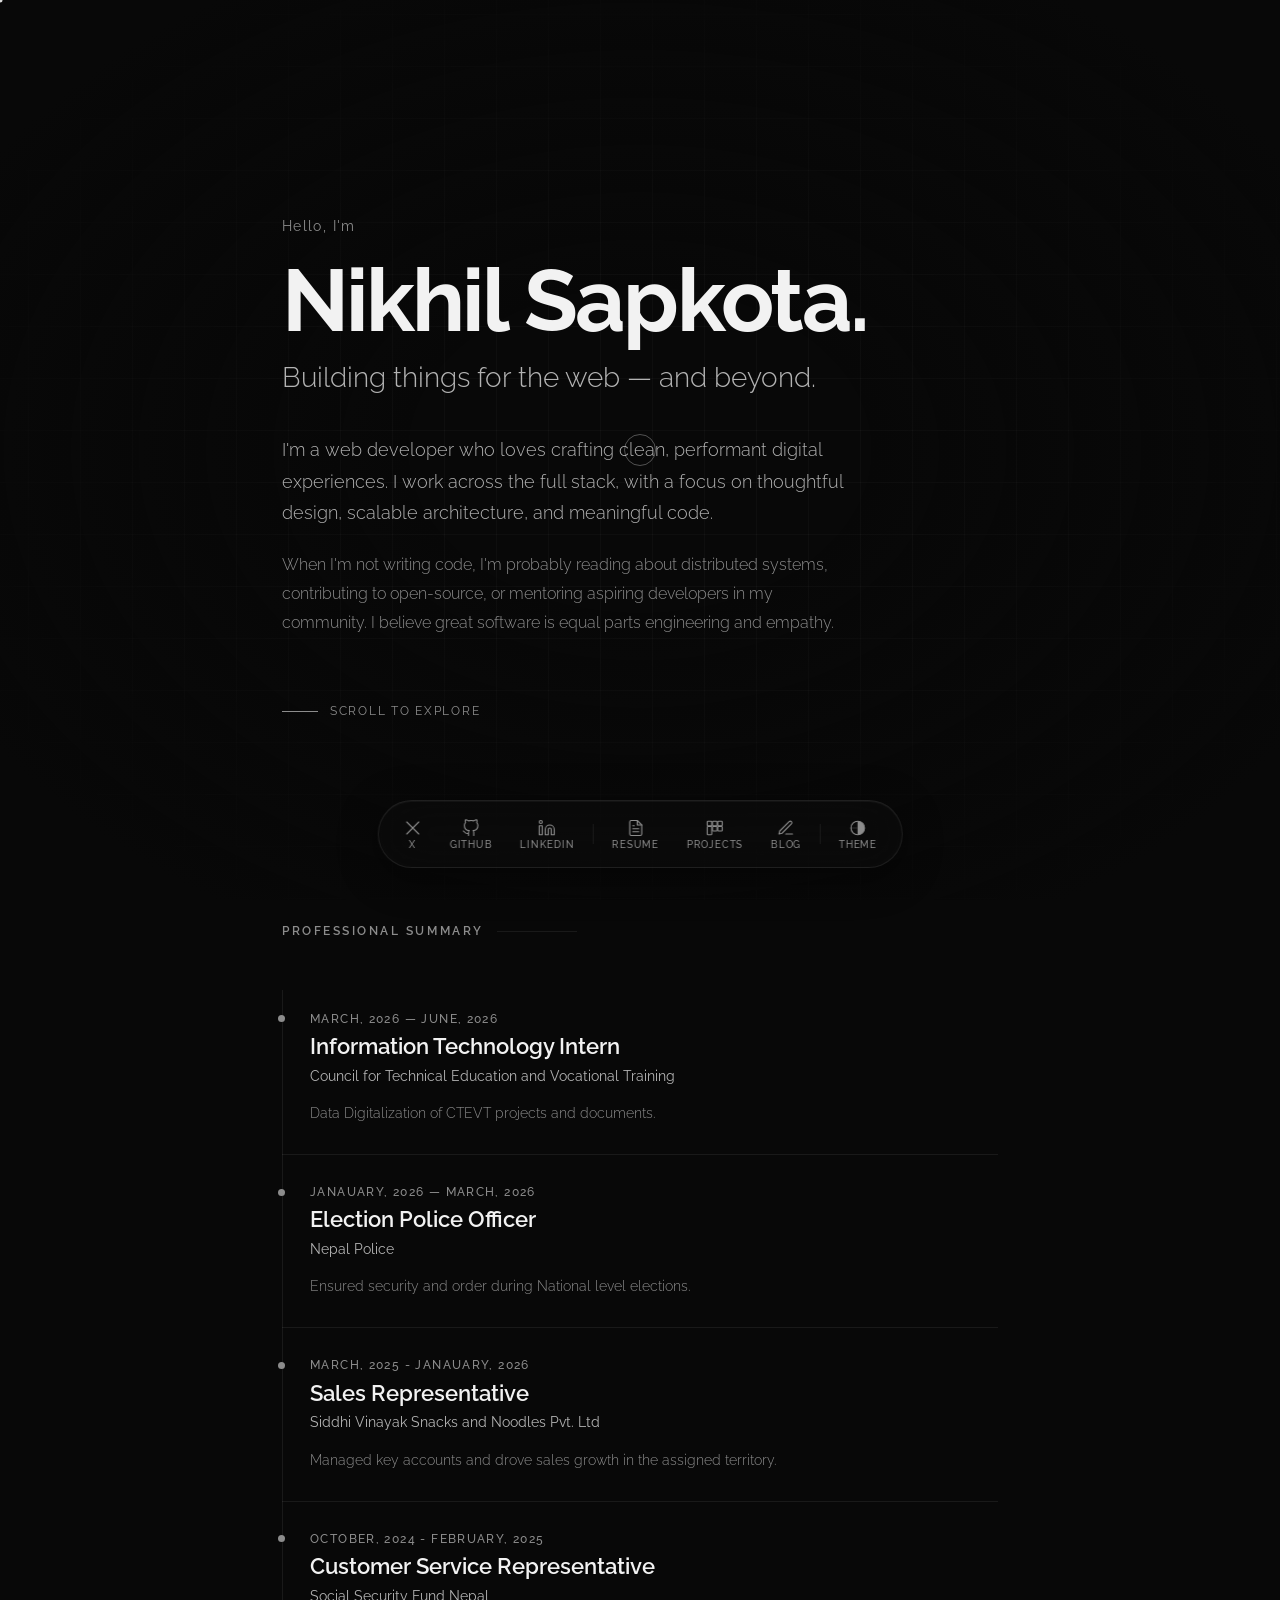
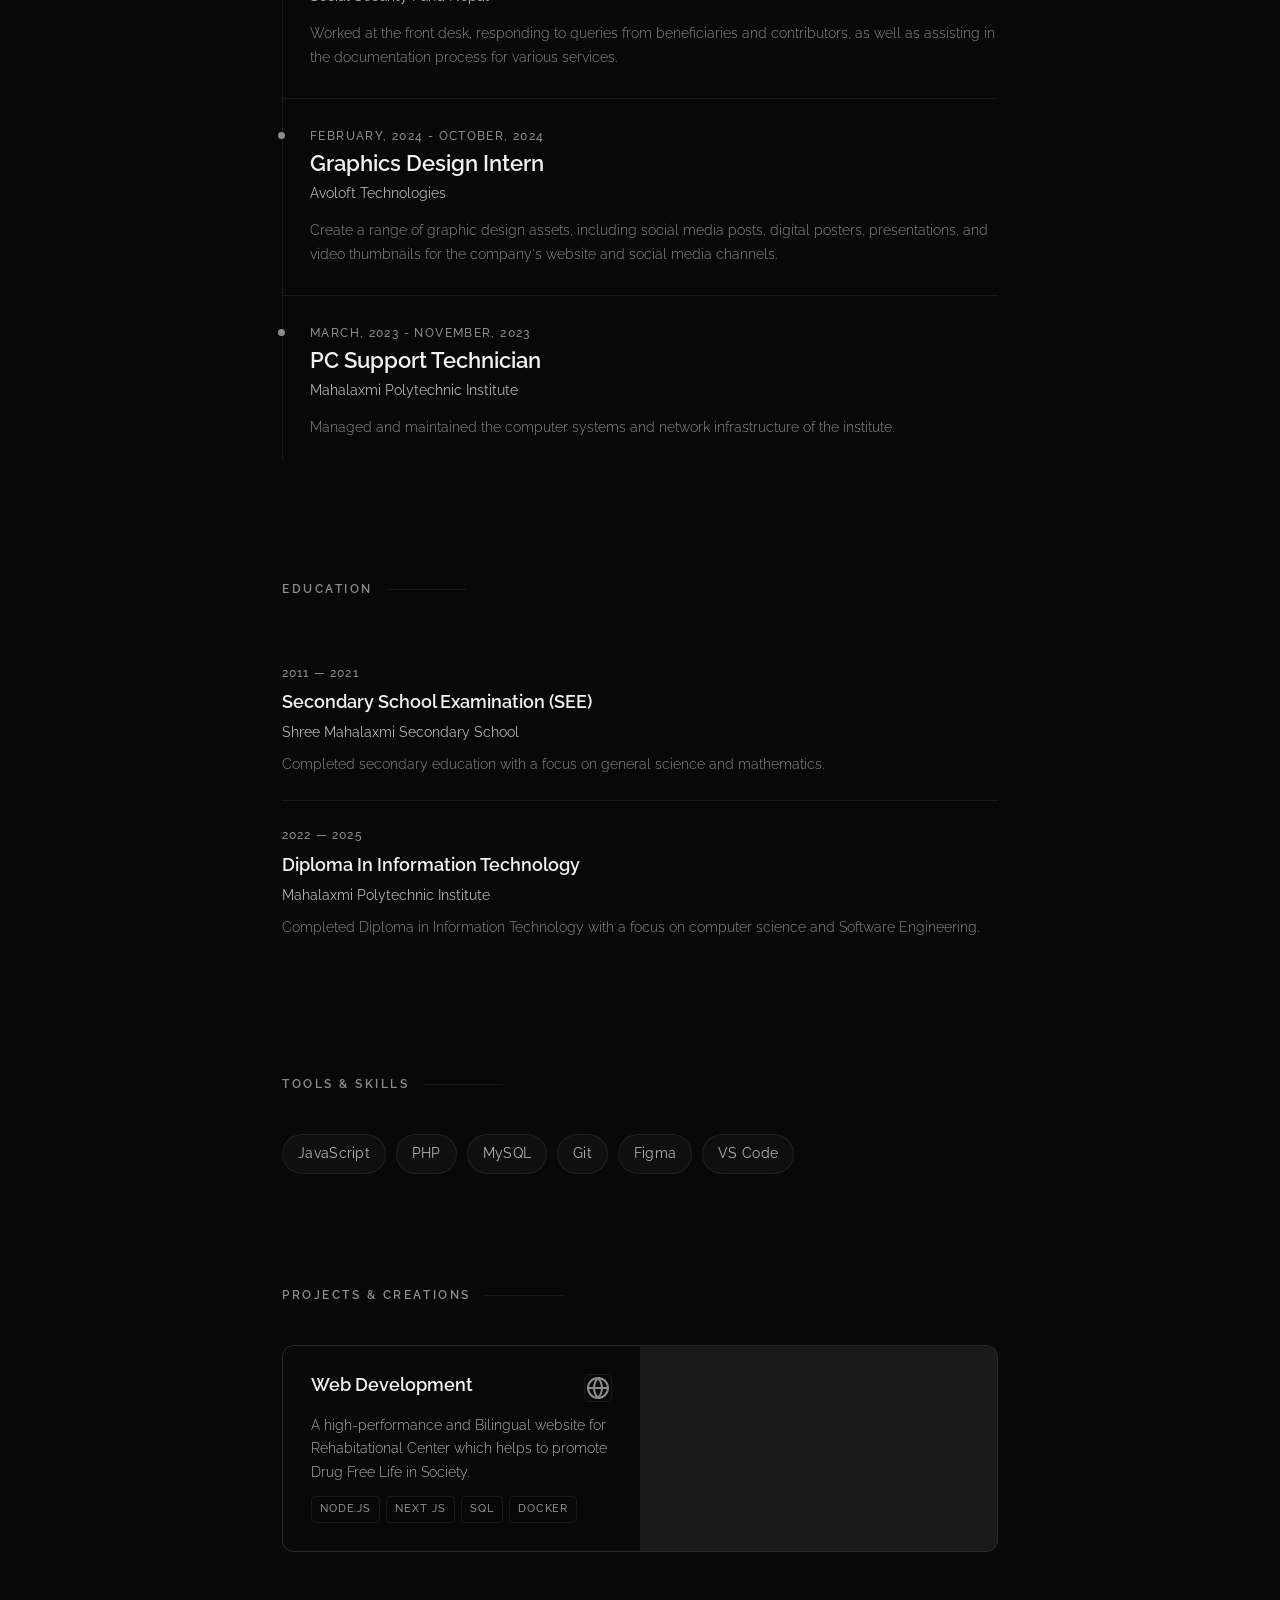
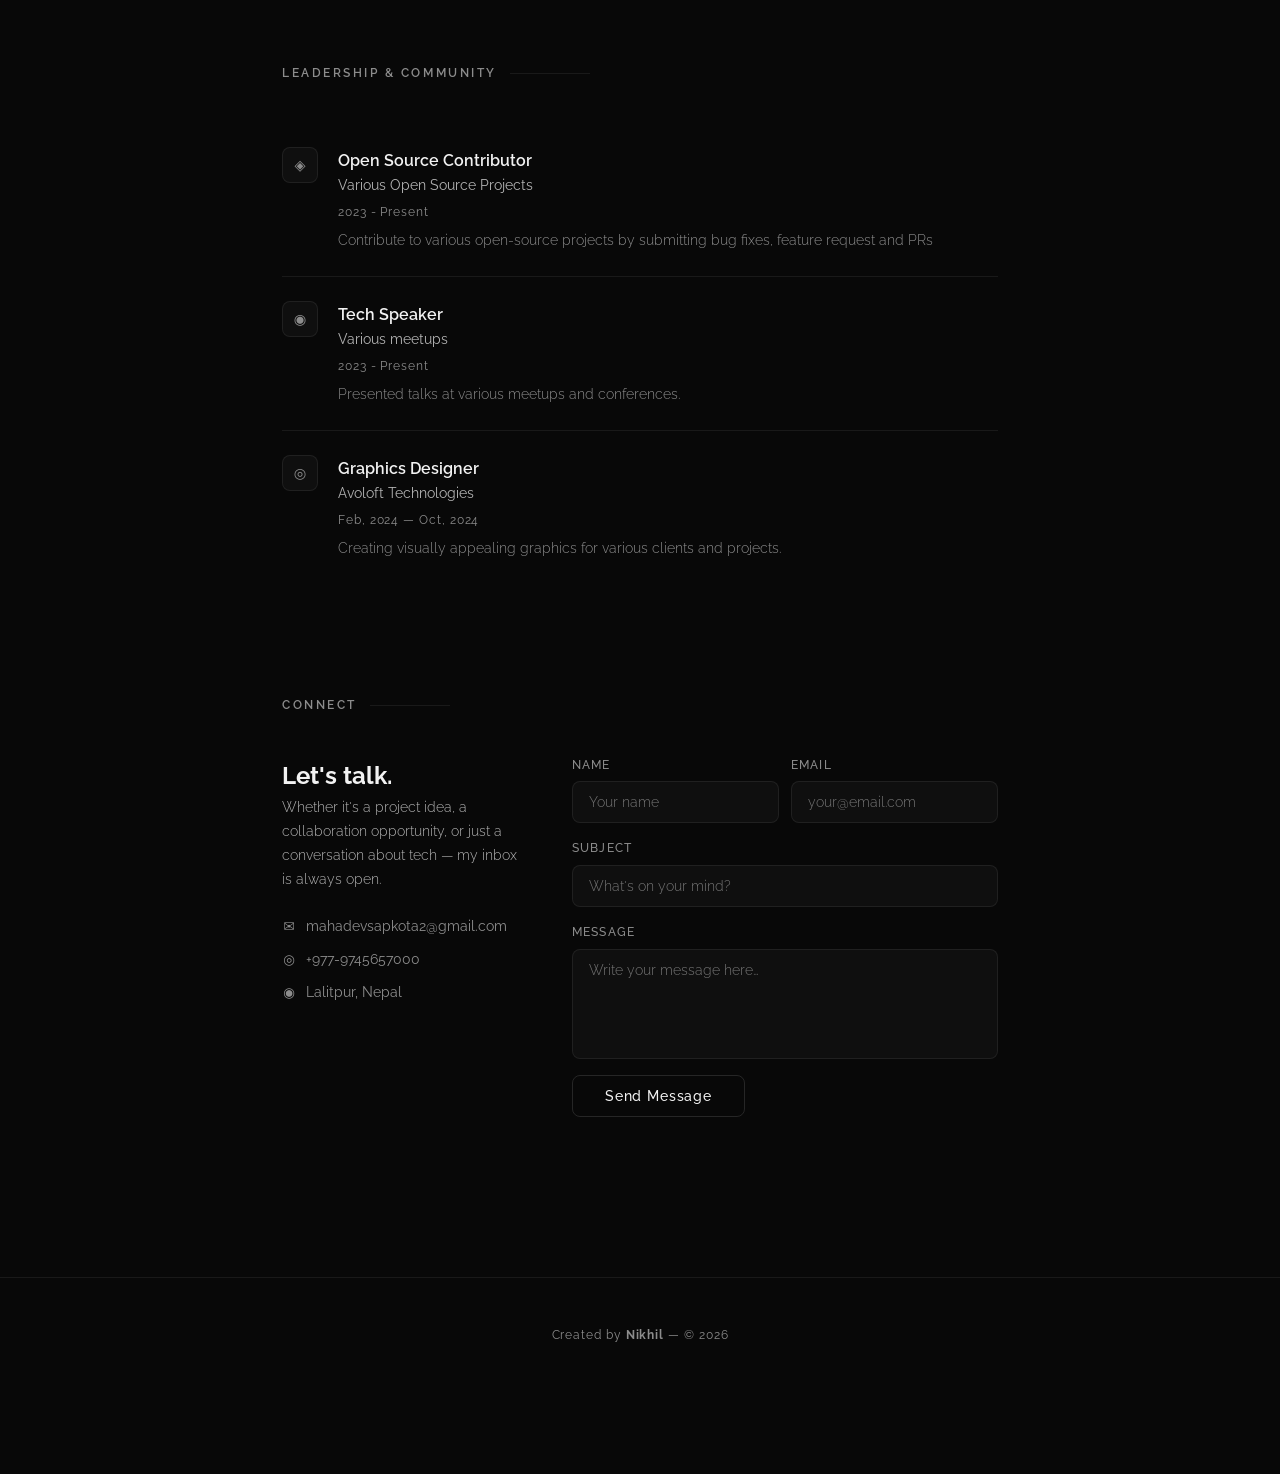
==== index.html @ a9d67188 "Remove commented leadership item and update duration Removed commented-out leadership item for Open " ====
<!DOCTYPE html>
<html lang="en">

<head>
  <meta charset="UTF-8" />
  <meta name="viewport" content="width=device-width, initial-scale=1.0" />
  <title>Nikhil — Web Developer</title>
  <meta name="description"
    content="I am a Web developer who crafts clean, performant digital experiences across the full stack." />
  <meta name="author" content="Rudransh" />
  <meta property="og:title" content="Rudransh — Web Developer" />
  <meta property="og:description" content="Building things for the web — and beyond." />
  <meta property="og:type" content="website" />

  <!-- Favicon -->
  <link rel="icon" type="image/png" href="4-beyond.svg">

  <!-- Stylesheet -->
  <link rel="stylesheet" href="assets/css/style.css" />
</head>

<body class="loading">

  <!-- ── Custom Cursor ─────────────────────────────────────── -->
  <div id="cursor-dot" aria-hidden="true"></div>
  <div id="cursor-ring" aria-hidden="true"></div>

  <!-- ── Background Pattern ────────────────────────────────── -->
  <div id="bg-pattern" aria-hidden="true"></div>

  <!-- ── Page Loader ───────────────────────────────────────── -->
  <div id="page-loader" role="status" aria-label="Loading">
    <span class="loader-name">Nikhil</span>
    <div class="loader-bar"></div>
  </div>

  <!-- ═══════════════════════════════════════════════════════
       MAIN CONTENT
  ═══════════════════════════════════════════════════════ -->
  <main>

    <!-- ── § 1 · About / Hero ──────────────────────────────── -->
    <section id="about" aria-labelledby="about-heading">
      <p class="hero-greeting">Hello, I'm</p>
      <h1 class="hero-name" id="about-heading">Nikhil Sapkota.</h1>
      <p class="hero-tagline" id="hero-tagline">Building things for the web — and beyond.</p>
      <p class="hero-intro" id="hero-intro">
        I'm a web developer who loves crafting clean, performant digital experiences.
        I work across the full stack, with a focus on thoughtful design, scalable architecture,
        and meaningful code.
      </p>
      <p class="hero-detail" id="hero-detail">
        When I'm not writing code, I'm probably reading about distributed systems,
        contributing to open-source, or mentoring aspiring developers in my community.
        I believe great software is equal parts engineering and empathy.
      </p>
      <div class="hero-scroll-hint" aria-hidden="true">
        <span class="scroll-line"></span>
        <span>Scroll to explore</span>
      </div>
    </section>

    <!-- ── § 2 · Professional Summary / Experience ─────────── -->
    <section id="experience" aria-labelledby="exp-heading">
      <p class="section-label">Professional Summary</p>
      <div class="timeline reveal-stagger" id="experience-timeline">
        <!-- Populated by main.js from API; fallback below -->
        <div class="timeline-item">
          <span class="timeline-duration">March, 2026 — June, 2026</span>
          <h3 class="timeline-role">Information Technology Intern</h3>
          <p class="timeline-company">Council for Technical Education and Vocational Training</p>
          <p class="timeline-desc">Data Digitalization of CTEVT projects and documents.</p>
        </div>
        <div class="timeline-item">
          <span class="timeline-duration">Janauary, 2026 — March, 2026</span>
          <h3 class="timeline-role">Election Police Officer</h3>
          <p class="timeline-company">Nepal Police</p>
          <p class="timeline-desc">Ensured security and order during National level elections.</p>
        </div>
        <div class="timeline-item">
          <span class="timeline-duration">March, 2025 - Janauary, 2026</span>
          <h3 class="timeline-role">Sales Representative</h3>
          <p class="timeline-company">Siddhi Vinayak Snacks and Noodles Pvt. Ltd</p>
          <p class="timeline-desc">Managed key accounts and drove sales growth in the assigned territory.</p>
        </div>
        <div class="timeline-item">
          <span class="timeline-duration"> October, 2024 - February, 2025</span>
          <h3 class="timeline-role">Customer Service Representative</h3>
          <p class="timeline-company">Social Security Fund Nepal</p>
          <p class="timeline-desc">Worked at the front desk, responding to queries from beneficiaries and contributors,
            as
            well as assisting in the documentation process for various services.</p>
        </div>
        <div class="timeline-item">
          <span class="timeline-duration"> February, 2024 - October, 2024 </span>
          <h3 class="timeline-role">Graphics Design Intern</h3>
          <p class="timeline-company">Avoloft Technologies</p>
          <p class="timeline-desc">Create a range of graphic design assets, including social media posts, digital
            posters, presentations, and video thumbnails for the company's website and social media channels.</p>
        </div>
        <div class="timeline-item">
          <span class="timeline-duration"> March, 2023 - November, 2023 </span>
          <h3 class="timeline-role">PC Support Technician</h3>
          <p class="timeline-company">Mahalaxmi Polytechnic Institute</p>
          <p class="timeline-desc">Managed and maintained the computer systems and network infrastructure of the
            institute.</p>
        </div>
      </div>
    </section>

    <!-- ── § 3 · Education ─────────────────────────────────── -->
    <section id="education" aria-labelledby="edu-heading">
      <p class="section-label">Education</p>
      <div class="edu-list reveal-stagger" id="education-list">
        <div class="edu-card">
          <span class="edu-year">2011 — 2021</span>
          <h2 class="edu-degree" id="edu-heading">Secondary School Examination (SEE)</h2>
          <p class="edu-institution">Shree Mahalaxmi Secondary School</p>
          <p class="edu-desc">Completed secondary education with a focus on general science and mathematics.</p>
        </div>
        <div class="edu-card">
          <span class="edu-year">2022 — 2025</span>
          <h3 class="edu-degree">Diploma In Information Technology</h3>
          <p class="edu-institution">Mahalaxmi Polytechnic Institute</p>
          <p class="edu-desc">Completed Diploma in Information Technology with a focus on computer science and Software
            Engineering.</p>
        </div>
      </div>
    </section>

    <!-- ── § 4 · Tools & Skills ───────────────────────────── -->
    <section id="skills" aria-labelledby="skills-heading">
      <p class="section-label" id="skills-heading">Tools &amp; Skills</p>
      <div class="skills-grid reveal" id="skills-grid">
        <!-- Populated by main.js from API; fallback below -->
        <span class="skill-tag">JavaScript</span>
        <span class="skill-tag">PHP</span>
        <span class="skill-tag">MySQL</span>
        <span class="skill-tag">Git</span>
        <span class="skill-tag">Figma</span>
        <span class="skill-tag">VS Code</span>
      </div>
    </section>

    <!-- ── § 5 · Projects & Creations ────────────────────── -->
    <section id="projects" aria-labelledby="projects-heading">
      <p class="section-label" id="projects-heading">Projects &amp; Creations</p>
      <div class="projects-grid reveal-stagger" id="projects-grid">
        <!-- Populated by main.js from API; fallback below -->
         <div class="project-card">
          <div class="project-card-top">
            <h3 class="project-name">Web Development</h3>
            <div class="project-links">
                <a href="https://utsahitsudharkendra.com.np/" target="_blank" rel="noopener" class="project-link"
                title="GitHub" data-cursor-hover>
              <svg xmlns="http://w3.org" viewBox="0 0 24 24" width="24" height="24" fill="none" stroke="currentColor" stroke-width="2" stroke-linecap="round" stroke-linejoin="round">
                <circle cx="12" cy="12" r="10" />
                <line x1="2" y1="12" x2="22" y2="12" />
                  <path d="M12 2a15.3 15.3 0 0 1 4 10 15.3 15.3 0 0 1-4 10 15.3 15.3 0 0 1-4-10 15.3 15.3 0 0 1 4-10z" />
              </svg>

              </a>
            </div>
          </div>
          <p class="project-desc">A high-performance and Bilingual website for Rehabitational Center which helps to promote Drug Free Life in Society. </p>
          <div class="project-tech">
            <span class="tech-chip">Node.js</span>
            <span class="tech-chip">Next JS</span>
            <span class="tech-chip">SQL</span>
            <span class="tech-chip">Docker</span>
          </div>
        </div>
      </div>
    </section>

    <!-- ── § 6 · Leadership & Community ───────────────────── -->
    <section id="leadership" aria-labelledby="leadership-heading">
      <p class="section-label" id="leadership-heading">Leadership &amp; Community</p>
      <div class="leadership-list reveal-stagger" id="leadership-list">
        <!-- Populated by main.js from API; fallback below -->
        <div class="leadership-item">
          <div class="leadership-icon">◈</div>
          <div class="leadership-body">
            <div class="leadership-role">Open Source Contributor</div>
            <div class="leadership-org">Various Open Source Projects</div>
            <div class="leadership-duration">2023 - Present</div>
            <p class="leadership-desc">Contribute to various open-source projects by submitting bug fixes, feature
              request and PRs</p>
          </div>
        </div>
        <div class="leadership-item">
          <div class="leadership-icon">◉</div>
          <div class="leadership-body">
            <div class="leadership-role">Tech Speaker</div>
            <div class="leadership-org">Various meetups</div>
            <div class="leadership-duration">2023 - Present</div>
            <p class="leadership-desc">Presented talks at various meetups and conferences.</p>
          </div>
        </div>
        <div class="leadership-item">
          <div class="leadership-icon">◎</div>
          <div class="leadership-body">
            <div class="leadership-role">Graphics Designer</div>
            <div class="leadership-org">Avoloft Technologies</div>
            <div class="leadership-duration">Feb, 2024 — Oct, 2024</div>
            <p class="leadership-desc">Creating visually appealing graphics for various clients and projects.</p>
          </div>
        </div>
      </div>
    </section>

    <!-- ── § 7 · Connect ──────────────────────────────────── -->
    <section id="connect" aria-labelledby="connect-heading">
      <p class="section-label" id="connect-heading">Connect</p>
      <div class="connect-grid">
        <!-- Left: Info -->
        <div class="connect-info reveal">
          <h2>Let's talk.</h2>
          <p>Whether it's a project idea, a collaboration opportunity, or just a conversation about tech — my inbox is
            always open.</p>
          <div class="connect-details">
            <div class="connect-detail-item">
              <span>✉</span>
              <span id="contact-email">mahadevsapkota2@gmail.com</span>
            </div>
            <div class="connect-detail-item">
              <span>◎</span>
              <span id="contact-phone">+977-9745657000</span>
            </div>
            <div class="connect-detail-item">
              <span>◉</span>
              <span id="contact-location">Lalitpur, Nepal</span>
            </div>
          </div>
        </div>

        <!-- Right: Form -->
        <div class="reveal">
          <form class="contact-form" id="contact-form" novalidate>
            <div class="form-row">
              <div class="form-group">
                <label for="f-name">Name</label>
                <input type="text" id="f-name" name="name" placeholder="Your name" required autocomplete="name" />
              </div>
              <div class="form-group">
                <label for="f-email">Email</label>
                <input type="email" id="f-email" name="email" placeholder="your@email.com" required
                  autocomplete="email" />
              </div>
            </div>
            <div class="form-group">
              <label for="f-subject">Subject</label>
              <input type="text" id="f-subject" name="subject" placeholder="What's on your mind?" />
            </div>
            <div class="form-group">
              <label for="f-message">Message</label>
              <textarea id="f-message" name="message" placeholder="Write your message here…" required></textarea>
            </div>
            <div id="form-status" class="form-status" role="status" aria-live="polite"></div>
            <input type="checkbox" id="f-botcheck" name="botcheck" tabindex="-1" autocomplete="off" style="display:none">
            <button type="submit" class="btn-submit" id="submit-btn">Send Message</button>
          </form>
        </div>
      </div>
    </section>

  </main>

  <!-- ── Footer ─────────────────────────────────────────────── -->
  <footer>
    <p>Created by <strong>Nikhil</strong> &mdash; &copy; <span id="footer-year"></span></p>
  </footer>

  <!-- ═══════════════════════════════════════════════════════
       BOTTOM NAV ISLAND
  ═══════════════════════════════════════════════════════ -->
  <nav id="nav-island" aria-label="Site navigation">

    <!-- Twitter -->
    <a href="https://x.com/NikhilSapkota50" target="_blank" rel="noopener" class="nav-item" id="nav-twitter"
      data-tooltip="Twitter" data-social="twitter" aria-label="Twitter">
      <svg class="nav-icon" viewBox="0 0 24 24" aria-hidden="true">
        <path d="M4 4l16 16M4 20L20 4" stroke="currentColor" stroke-width="1.5" stroke-linecap="round" />
      </svg>
      <span class="nav-label">X</span>
    </a>

    <!-- GitHub -->
    <a href="https://github.com/Nikhil-Sapkota" target="_blank" rel="noopener" class="nav-item" id="nav-github"
      data-tooltip="GitHub" data-social="github" aria-label="GitHub">
      <svg class="nav-icon" viewBox="0 0 24 24" aria-hidden="true">
        <path
          d="M9 19c-5 1.5-5-2.5-7-3m14 6v-3.87a3.37 3.37 0 0 0-.94-2.61c3.14-.35 6.44-1.54 6.44-7A5.44 5.44 0 0 0 20 4.77 5.07 5.07 0 0 0 19.91 1S18.73.65 16 2.48a13.38 13.38 0 0 0-7 0C6.27.65 5.09 1 5.09 1A5.07 5.07 0 0 0 5 4.77a5.44 5.44 0 0 0-1.5 3.78c0 5.42 3.3 6.61 6.44 7A3.37 3.37 0 0 0 9 18.13V22" />
      </svg>
      <span class="nav-label">GitHub</span>
    </a>

    <!-- LinkedIn -->
    <a href="https://www.linkedin.com/in/nikhil-sapkota-2a71112aa/" target="_blank" rel="noopener" class="nav-item"
      id="nav-linkedin" data-tooltip="LinkedIn" data-social="linkedin" aria-label="LinkedIn">
      <svg class="nav-icon" viewBox="0 0 24 24" aria-hidden="true">
        <path d="M16 8a6 6 0 0 1 6 6v7h-4v-7a2 2 0 0 0-2-2 2 2 0 0 0-2 2v7h-4v-7a6 6 0 0 1 6-6z" />
        <rect x="2" y="9" width="4" height="12" />
        <circle cx="4" cy="4" r="2" />
      </svg>
      <span class="nav-label">LinkedIn</span>
    </a>

    <div class="nav-separator" aria-hidden="true"></div>

    <!-- Resume -->
<a href="assets/Professional Resume.pdf" download="Professional Resume.pdf" class="nav-item"
  id="nav-resume" data-tooltip="Resume" data-social="resume" aria-label="Download Resume">
  <svg class="nav-icon" viewBox="0 0 24 24" aria-hidden="true">
    <path d="M14 2H6a2 2 0 0 0-2 2v16a2 2 0 0 0 2 2h12a2 2 0 0 0 2-2V8z" />
    <polyline points="14 2 14 8 20 8" />
    <line x1="8" y1="13" x2="16" y2="13" />
    <line x1="8" y1="17" x2="16" y2="17" />
    <line x1="8" y1="9" x2="10" y2="9" />
  </svg>
  <span class="nav-label">Resume</span>
</a>

    <!-- Projects (scroll link) -->
    <button class="nav-item" id="nav-projects" data-section="projects" data-tooltip="Projects" aria-label="Projects">
      <svg class="nav-icon" viewBox="0 0 24 24" aria-hidden="true">
        <rect x="2" y="3" width="6" height="6" rx="1" />
        <rect x="16" y="3" width="6" height="6" rx="1" />
        <rect x="9" y="3" width="6" height="6" rx="1" />
        <rect x="2" y="10" width="6" height="11" rx="1" />
        <rect x="9" y="10" width="6" height="6" rx="1" />
        <rect x="16" y="10" width="6" height="6" rx="1" />
      </svg>
      <span class="nav-label">Projects</span>
    </button>

    <!-- Blog -->
    <a href="blog.html" class="nav-item" id="nav-blog" data-tooltip="Blog" aria-label="Blog">
      <svg class="nav-icon" viewBox="0 0 24 24" aria-hidden="true">
        <path d="M12 20h9" />
        <path d="M16.5 3.5a2.121 2.121 0 0 1 3 3L7 19l-4 1 1-4L16.5 3.5z" />
      </svg>
      <span class="nav-label">Blog</span>
    </a>

    <div class="nav-separator" aria-hidden="true"></div>

    <!-- Contrast Toggle -->
    <button id="contrast-toggle" aria-label="Toggle contrast" data-tooltip="Contrast">
      <svg viewBox="0 0 24 24" aria-hidden="true">
        <circle cx="12" cy="12" r="9" />
        <path d="M12 3v18M3 12h18" opacity="0.3" />
        <path d="M12 3a9 9 0 0 1 0 18V3z" fill="currentColor" stroke="none" />
      </svg>
      <span class="nav-label" style="font-size:0.6rem;letter-spacing:.08em;text-transform:uppercase;">Theme</span>
    </button>

  </nav>

  <!-- ── Scripts ─────────────────────────────────────────────── -->
  <script>
    document.getElementById('footer-year').textContent = new Date().getFullYear();
  </script>
  <script src="assets/js/cursor.js"></script>
  <script src="assets/js/main.js"></script>

</body>

</html>
---- assets/css/style.css ----
/* ============================================================
   Rudransh Portfolio — Main Stylesheet
   Font: Raleway (Google Fonts)
   Design: Minimal, dark, glassmorphism nav
   ============================================================ */

/* --- Google Fonts Import --- */
@import url('https://fonts.googleapis.com/css2?family=Raleway:ital,wght@0,100..900;1,100..900&display=swap');

/* ============================================================
   CSS Custom Properties (Design Tokens)
   ============================================================ */
:root {
  --scroll-thumb: rgba(255, 255, 255, 0.18);
  --scroll-thumb-hover: rgba(255, 255, 255, 0.45);
}

/* Change this selector to match how your theme toggle works */
[data-theme="light"] {
  --scroll-thumb: rgba(0, 0, 0, 0.2);
  --scroll-thumb-hover: rgba(0, 0, 0, 0.5);
}

/* Firefox */
html {
  scrollbar-width: thin;
  scrollbar-color: var(--scroll-thumb) transparent;
}

/* Chrome, Edge, Safari */
::-webkit-scrollbar {
  width: 8px;
  height: 8px;
}
::-webkit-scrollbar-track {
  background: transparent;
}
::-webkit-scrollbar-thumb {
  background: var(--scroll-thumb);
  border-radius: 999px;
  border: 2px solid transparent;
  background-clip: padding-box;
}
::-webkit-scrollbar-thumb:hover {
  background: var(--scroll-thumb-hover);
  background-clip: padding-box;
}
:root {
  /* Colors */
  --bg: #080808;
  --bg-alt: #0f0f0f;
  --surface: rgba(255, 255, 255, 0.03);
  --surface-hover: rgba(255, 255, 255, 0.06);
  --border: rgba(255, 255, 255, 0.07);
  --border-strong: rgba(255, 255, 255, 0.12);

  --text-primary:   #f2f2f2;
--text-secondary: #b3b3b3; 
--text-muted:     #8c8c8c;
--text-accent:    #5eead4

  --accent: #d4d4d4;
  --accent-dim: rgba(212, 212, 212, 0.12);
  --accent-glow: rgba(212, 212, 212, 0.06);

  /* Nav glass */
  --nav-bg: rgba(12, 12, 12, 0.72);
  --nav-border: rgba(255, 255, 255, 0.09);

  /* Pattern */
  --pattern-color: rgba(255, 255, 255, 0.028);

  /* Cursor */
  --cursor-dot: rgba(255, 255, 255, 0.85);
  --cursor-ring: rgba(255, 255, 255, 0.3);
  --cursor-ring-hover: rgba(255, 255, 255, 0.65);

  /* Typography */
  --font: 'Raleway', system-ui, sans-serif;
  --fs-xs: 0.72rem;
  --fs-sm: 0.85rem;
  --fs-base: 1rem;
  --fs-md: 1.1rem;
  --fs-lg: 1.35rem;
  --fs-xl: 1.75rem;
  --fs-2xl: 2.5rem;
  --fs-3xl: 3.5rem;
  --fs-hero: clamp(3rem, 7vw, 5.5rem);

  /* Spacing */
  --section-gap: 7rem;
  --card-pad: 1.75rem;
  --radius: 12px;
  --radius-sm: 8px;

  /* Transitions */
  --ease: cubic-bezier(0.25, 0.46, 0.45, 0.94);
  --ease-spring: cubic-bezier(0.34, 1.56, 0.64, 1);
  --dur-fast: 0.18s;
  --dur-base: 0.32s;
  --dur-slow: 0.55s;
}

/* Contrast toggle — slightly lighter mode */
body.contrast-light {
  --bg: #f8f8f8;
  --bg-alt: #ececec;
  --surface: rgba(0, 0, 0, 0.05);
  --surface-hover: rgba(189, 189, 189, 0.09);
  --border: rgba(0, 0, 0, 0.1);
   --text-primary:   #111111; 
   --text-secondary: #444444;  
   --text-muted:     #6b6b6b;  
   --text-accent:    #0f766e;  
  --nav-bg: rgba(248, 248, 248, 0.80);
  --pattern-color: rgba(0, 0, 0, 0.045);
  --cursor-dot: rgba(0, 0, 0, 0.8);
  --cursor-ring: rgba(0, 0, 0, 0.25);
  --cursor-ring-hover: rgba(0, 0, 0, 0.55);
}

/* ============================================================
   Reset & Base
   ============================================================ */
*,
*::before,
*::after {
  box-sizing: border-box;
  margin: 0;
  padding: 0;
}

html {
  scroll-behavior: smooth;
  font-size: 16px;
}

body {
  font-family: var(--font);
  background-color: var(--bg);
  color: var(--text-primary);
  line-height: 1.7;
  overflow-x: hidden;
  cursor: none;
  transition: background-color var(--dur-slow) var(--ease);
}

body.loading {
  overflow: hidden;
}

a {
  color: inherit;
  text-decoration: none;
}

img {
  display: block;
  max-width: 100%;
}

ul {
  list-style: none;
}

::selection {
  background: rgba(212, 212, 212, 0.18);
  color: #fff;
}

/* ============================================================
   Custom Cursor
   ============================================================ */
#cursor-dot,
#cursor-ring {
  position: fixed;
  pointer-events: none;
  z-index: 99999;
  transform: translate(-50%, -50%);
  transition: opacity var(--dur-fast) var(--ease);
}

#cursor-dot {
  width: 5px;
  height: 5px;
  background: var(--cursor-dot);
  border-radius: 50%;
  transition: transform var(--dur-fast) var(--ease), opacity var(--dur-fast) var(--ease);
}

#cursor-ring {
  width: 32px;
  height: 32px;
  border: 1px solid var(--cursor-ring);
  border-radius: 50%;
  transition: width var(--dur-base) var(--ease-spring),
    height var(--dur-base) var(--ease-spring),
    border-color var(--dur-base) var(--ease),
    transform 0.08s linear,
    opacity var(--dur-fast) var(--ease);
}

body.cursor-hover #cursor-ring {
  width: 52px;
  height: 52px;
  border-color: var(--cursor-ring-hover);
}

body.cursor-hover #cursor-dot {
  transform: translate(-50%, -50%) scale(0.4);
}

/* ============================================================
   Animated Background Pattern
   ============================================================ */
#bg-pattern {
  position: fixed;
  inset: 0;
  z-index: 0;
  pointer-events: none;
  overflow: hidden;
}

#bg-pattern::before {
  content: '';
  position: absolute;
  inset: -10%;
  width: 120%;
  height: 120%;
  background-image:
    linear-gradient(var(--pattern-color) 1px, transparent 1px),
    linear-gradient(90deg, var(--pattern-color) 1px, transparent 1px);
  background-size: 52px 52px;
  animation: patternDrift 80s linear infinite;
  will-change: transform;
}

#bg-pattern::after {
  content: '';
  position: absolute;
  inset: 0;
  background: radial-gradient(ellipse 60% 60% at 50% 50%, transparent 30%, var(--bg) 100%);
}

@keyframes patternDrift {
  0% {
    transform: translate(0, 0) rotate(0deg);
  }

  25% {
    transform: translate(8px, 12px) rotate(0.3deg);
  }

  50% {
    transform: translate(16px, 0px) rotate(0deg);
  }

  75% {
    transform: translate(8px, -12px) rotate(-0.3deg);
  }

  100% {
    transform: translate(0, 0) rotate(0deg);
  }
}

/* ============================================================
   Page Loader
   ============================================================ */
#page-loader {
  position: fixed;
  inset: 0;
  z-index: 99990;
  background: var(--bg);
  display: flex;
  align-items: center;
  justify-content: center;
  flex-direction: column;
  gap: 1.5rem;
  transition: opacity 0.6s var(--ease), visibility 0.6s var(--ease);
}

#page-loader.hidden {
  opacity: 0;
  visibility: hidden;
  pointer-events: none;
}

.loader-name {
  font-size: var(--fs-lg);
  font-weight: 300;
  letter-spacing: 0.35em;
  text-transform: uppercase;
  color: var(--text-muted);
  opacity: 0;
  animation: loaderFadeIn 0.6s var(--ease) 0.3s forwards;
}

.loader-bar {
  width: 120px;
  height: 1px;
  background: var(--border);
  position: relative;
  overflow: hidden;
  opacity: 0;
  animation: loaderFadeIn 0.4s var(--ease) 0.5s forwards;
}

.loader-bar::after {
  content: '';
  position: absolute;
  inset: 0;
  background: var(--text-secondary);
  transform: translateX(-100%);
  animation: loaderSlide 1.2s var(--ease) 0.6s forwards;
}

@keyframes loaderFadeIn {
  to {
    opacity: 1;
  }
}

@keyframes loaderSlide {
  to {
    transform: translateX(0);
  }
}

/* ============================================================
   Layout
   ============================================================ */
main {
  position: relative;
  z-index: 1;
  max-width: 780px;
  margin: 0 auto;
  padding: 0 2rem 10rem;
}

/* ============================================================
   Section Base
   ============================================================ */
section {
  padding-top: var(--section-gap);
}

.section-label {
  font-size: var(--fs-xs);
  font-weight: 600;
  letter-spacing: 0.22em;
  text-transform: uppercase;
  color: var(--text-muted);
  margin-bottom: 2.5rem;
  display: flex;
  align-items: center;
  gap: 0.85rem;
}

.section-label::after {
  content: '';
  flex: 1;
  height: 1px;
  background: var(--border);
  max-width: 80px;
}

/* ============================================================
   Hero / About Section
   ============================================================ */
#about {
  padding-top: clamp(6rem, 14vh, 10rem);
  min-height: 90vh;
  display: flex;
  flex-direction: column;
  justify-content: center;
}

.hero-greeting {
  font-size: var(--fs-sm);
  font-weight: 400;
  letter-spacing: 0.1em;
  color: var(--text-muted);
  margin-bottom: 1rem;
  opacity: 0;
  transform: translateY(14px);
  animation: fadeUp var(--dur-slow) var(--ease) 1.2s forwards;
}

.hero-name {
  font-size: var(--fs-hero);
  font-weight: 700;
  letter-spacing: -0.03em;
  line-height: 1.05;
  color: var(--text-primary);
  margin-bottom: 0.5rem;
  opacity: 0;
  transform: translateY(18px);
  animation: fadeUp var(--dur-slow) var(--ease) 1.35s forwards;
}

.hero-tagline {
  font-size: var(--fs-xl);
  font-weight: 300;
  color: var(--text-secondary);
  margin-bottom: 2rem;
  opacity: 0;
  transform: translateY(14px);
  animation: fadeUp var(--dur-slow) var(--ease) 1.5s forwards;
}

.hero-intro {
  font-size: var(--fs-md);
  font-weight: 300;
  color: var(--text-secondary);
  line-height: 1.8;
  max-width: 580px;
  margin-bottom: 1.4rem;
  opacity: 0;
  transform: translateY(14px);
  animation: fadeUp var(--dur-slow) var(--ease) 1.65s forwards;
}

.hero-detail {
  font-size: var(--fs-base);
  font-weight: 300;
  color: var(--text-muted);
  line-height: 1.8;
  max-width: 560px;
  opacity: 0;
  transform: translateY(14px);
  animation: fadeUp var(--dur-slow) var(--ease) 1.8s forwards;
}

.hero-scroll-hint {
  margin-top: 4rem;
  display: flex;
  align-items: center;
  gap: 0.75rem;
  font-size: var(--fs-xs);
  letter-spacing: 0.15em;
  text-transform: uppercase;
  color: var(--text-muted);
  opacity: 0;
  animation: fadeUp var(--dur-slow) var(--ease) 2.1s forwards;
}

.scroll-line {
  width: 36px;
  height: 1px;
  background: var(--text-muted);
  animation: scrollLinePulse 2.5s ease-in-out 2.5s infinite;
}

@keyframes scrollLinePulse {

  0%,
  100% {
    opacity: 0.4;
    width: 36px;
  }

  50% {
    opacity: 1;
    width: 52px;
  }
}

/* ============================================================
   Scroll Reveal Animation
   ============================================================ */
.reveal {
  opacity: 0;
  transform: translateY(22px);
  transition: opacity var(--dur-slow) var(--ease),
    transform var(--dur-slow) var(--ease);
}

.reveal.visible {
  opacity: 1;
  transform: translateY(0);
}

@keyframes fadeUp {
  to {
    opacity: 1;
    transform: translateY(0);
  }
}

/* Stagger children */
.reveal-stagger>* {
  opacity: 0;
  transform: translateY(22px);
  transition: opacity var(--dur-slow) var(--ease),
    transform var(--dur-slow) var(--ease);
}

.reveal-stagger.visible>*:nth-child(1) {
  opacity: 1;
  transform: translateY(0);
  transition-delay: 0s;
}

.reveal-stagger.visible>*:nth-child(2) {
  opacity: 1;
  transform: translateY(0);
  transition-delay: 0.07s;
}

.reveal-stagger.visible>*:nth-child(3) {
  opacity: 1;
  transform: translateY(0);
  transition-delay: 0.14s;
}

.reveal-stagger.visible>*:nth-child(4) {
  opacity: 1;
  transform: translateY(0);
  transition-delay: 0.21s;
}

.reveal-stagger.visible>*:nth-child(5) {
  opacity: 1;
  transform: translateY(0);
  transition-delay: 0.28s;
}

.reveal-stagger.visible>*:nth-child(6) {
  opacity: 1;
  transform: translateY(0);
  transition-delay: 0.35s;
}

/* ============================================================
   Experience — Timeline Cards
   ============================================================ */
.timeline {
  display: flex;
  flex-direction: column;
  gap: 0;
  position: relative;
}

.timeline::before {
  content: '';
  position: absolute;
  left: 0;
  top: 8px;
  bottom: 8px;
  width: 1px;
  background: var(--border);
}

.timeline-item {
  display: grid;
  grid-template-columns: 1fr;
  gap: 0.3rem;
  padding: 1.75rem 0 1.75rem 1.75rem;
  border-bottom: 1px solid var(--border);
  position: relative;
  transition: background var(--dur-base) var(--ease);
}

.timeline-item:last-child {
  border-bottom: none;
}

.timeline-item::before {
  content: '';
  position: absolute;
  left: -4px;
  top: 2.1rem;
  width: 7px;
  height: 7px;
  background: var(--text-muted);
  border-radius: 50%;
  transition: background var(--dur-base) var(--ease), transform var(--dur-base) var(--ease-spring);
}

.timeline-item:hover::before {
  background: var(--text-primary);
  transform: scale(1.4);
}

.timeline-duration {
  font-size: var(--fs-xs);
  font-weight: 500;
  letter-spacing: 0.12em;
  text-transform: uppercase;
  color: var(--text-muted);
}

.timeline-role {
  font-size: var(--fs-lg);
  font-weight: 600;
  color: var(--text-primary);
  line-height: 1.2;
}

.timeline-company {
  font-size: var(--fs-sm);
  font-weight: 400;
  color: var(--text-secondary);
  margin-bottom: 0.6rem;
}

.timeline-desc {
  font-size: var(--fs-sm);
  font-weight: 300;
  color: var(--text-muted);
  line-height: 1.75;
}

/* ============================================================
   Education Cards
   ============================================================ */
.edu-list {
  display: flex;
  flex-direction: column;
  gap: 1px;
}

.edu-card {
  padding: 1.5rem 0;
  border-bottom: 1px solid var(--border);
  display: flex;
  flex-direction: column;
  gap: 0.25rem;
}

.edu-card:last-child {
  border-bottom: none;
}

.edu-degree {
  font-size: var(--fs-md);
  font-weight: 600;
  color: var(--text-primary);
}

.edu-institution {
  font-size: var(--fs-sm);
  color: var(--text-secondary);
  font-weight: 400;
}

.edu-year {
  font-size: var(--fs-xs);
  color: var(--text-muted);
  font-weight: 500;
  letter-spacing: 0.1em;
}

.edu-desc {
  font-size: var(--fs-sm);
  color: var(--text-muted);
  font-weight: 300;
  margin-top: 0.3rem;
}

/* ============================================================
   Skills — Tag Pills
   ============================================================ */
.skills-grid {
  display: flex;
  flex-wrap: wrap;
  gap: 0.6rem;
}

.skill-tag {
  padding: 0.45rem 0.95rem;
  background: var(--surface);
  border: 1px solid var(--border);
  border-radius: 100px;
  font-size: var(--fs-sm);
  font-weight: 400;
  color: var(--text-secondary);
  letter-spacing: 0.02em;
  transition: background var(--dur-fast) var(--ease),
    border-color var(--dur-fast) var(--ease),
    color var(--dur-fast) var(--ease),
    transform var(--dur-fast) var(--ease-spring);
  cursor: default;
}

.skill-tag:hover {
  background: var(--surface-hover);
  border-color: var(--border-strong);
  color: var(--text-primary);
  transform: translateY(-2px);
}

/* ============================================================
   Projects Grid
   ============================================================ */
.projects-grid {
  display: grid;
  grid-template-columns: 1fr 1fr;
  gap: 1px;
  background: var(--border);
  border: 1px solid var(--border);
  border-radius: var(--radius);
  overflow: hidden;
}

.project-card {
  background: var(--bg);
  padding: var(--card-pad);
  display: flex;
  flex-direction: column;
  gap: 0.75rem;
  transition: background var(--dur-base) var(--ease);
  position: relative;
}

.project-card:hover {
  background: var(--surface);
}

.project-card-top {
  display: flex;
  align-items: flex-start;
  justify-content: space-between;
  gap: 1rem;
}

.project-name {
  font-size: var(--fs-md);
  font-weight: 600;
  color: var(--text-primary);
  line-height: 1.25;
}

.project-links {
  display: flex;
  gap: 0.5rem;
  flex-shrink: 0;
}

.project-link {
  width: 28px;
  height: 28px;
  display: flex;
  align-items: center;
  justify-content: center;
  border: 1px solid var(--border);
  border-radius: 6px;
  color: var(--text-muted);
  font-size: 0.8rem;
  transition: border-color var(--dur-fast) var(--ease),
    color var(--dur-fast) var(--ease),
    background var(--dur-fast) var(--ease);
  cursor: pointer;
}

.project-link:hover {
  border-color: var(--border-strong);
  color: var(--text-primary);
  background: var(--surface-hover);
}

.project-desc {
  font-size: var(--fs-sm);
  font-weight: 300;
  color: var(--text-secondary);
  line-height: 1.7;
  flex: 1;
}

.project-tech {
  display: flex;
  flex-wrap: wrap;
  gap: 0.4rem;
  margin-top: auto;
}

.tech-chip {
  font-size: 0.68rem;
  font-weight: 500;
  letter-spacing: 0.08em;
  text-transform: uppercase;
  color: var(--text-muted);
  padding: 0.2rem 0.5rem;
  border: 1px solid var(--border);
  border-radius: 4px;
}

.project-featured-badge {
  position: absolute;
  top: var(--card-pad);
  right: var(--card-pad);
  font-size: 0.6rem;
  letter-spacing: 0.15em;
  text-transform: uppercase;
  color: var(--text-muted);
}

/* ============================================================
   Leadership
   ============================================================ */
.leadership-list {
  display: flex;
  flex-direction: column;
  gap: 0;
}

.leadership-item {
  display: flex;
  gap: 1.25rem;
  padding: 1.5rem 0;
  border-bottom: 1px solid var(--border);
  align-items: flex-start;
}

.leadership-item:last-child {
  border-bottom: none;
}

.leadership-icon {
  width: 36px;
  height: 36px;
  display: flex;
  align-items: center;
  justify-content: center;
  background: var(--surface);
  border: 1px solid var(--border);
  border-radius: var(--radius-sm);
  flex-shrink: 0;
  font-size: 0.9rem;
  color: var(--text-muted);
}

.leadership-body {
  flex: 1;
}

.leadership-role {
  font-size: var(--fs-base);
  font-weight: 600;
  color: var(--text-primary);
}

.leadership-org {
  font-size: var(--fs-sm);
  color: var(--text-secondary);
  margin-bottom: 0.35rem;
}

.leadership-duration {
  font-size: var(--fs-xs);
  color: var(--text-muted);
  letter-spacing: 0.08em;
}

.leadership-desc {
  font-size: var(--fs-sm);
  font-weight: 300;
  color: var(--text-muted);
  line-height: 1.7;
  margin-top: 0.4rem;
}

/* ============================================================
   Connect / Contact Section
   ============================================================ */
.connect-grid {
  display: grid;
  grid-template-columns: 1fr 1fr;
  gap: 3rem;
}

.connect-info h3 {
  font-size: var(--fs-lg);
  font-weight: 600;
  margin-bottom: 0.75rem;
  color: var(--text-primary);
}

.connect-info p {
  font-size: var(--fs-sm);
  color: var(--text-secondary);
  font-weight: 300;
  line-height: 1.75;
  margin-bottom: 1.5rem;
}

.connect-details {
  display: flex;
  flex-direction: column;
  gap: 0.6rem;
}

.connect-detail-item {
  display: flex;
  gap: 0.65rem;
  align-items: center;
  font-size: var(--fs-sm);
  color: var(--text-muted);
}

.connect-detail-item span:first-child {
  color: var(--text-muted);
  width: 14px;
  text-align: center;
}

/* Contact Form */
.contact-form {
  display: flex;
  flex-direction: column;
  gap: 1rem;
}

.form-group {
  display: flex;
  flex-direction: column;
  gap: 0.4rem;
}

.form-group label {
  font-size: var(--fs-xs);
  font-weight: 500;
  letter-spacing: 0.1em;
  text-transform: uppercase;
  color: var(--text-muted);
}

.form-group input,
.form-group textarea {
  background: var(--surface);
  border: 1px solid var(--border);
  border-radius: var(--radius-sm);
  padding: 0.75rem 1rem;
  color: var(--text-primary);
  font-family: var(--font);
  font-size: var(--fs-sm);
  font-weight: 300;
  outline: none;
  transition: border-color var(--dur-fast) var(--ease),
    background var(--dur-fast) var(--ease);
  resize: none;
}

.form-group input:focus,
.form-group textarea:focus {
  border-color: var(--border-strong);
  background: var(--surface-hover);
}

.form-group textarea {
  min-height: 110px;
}

.form-row {
  display: grid;
  grid-template-columns: 1fr 1fr;
  gap: 0.75rem;
}

.btn-submit {
  align-self: flex-start;
  padding: 0.75rem 2rem;
  background: transparent;
  border: 1px solid var(--border-strong);
  border-radius: var(--radius-sm);
  color: var(--text-primary);
  font-family: var(--font);
  font-size: var(--fs-sm);
  font-weight: 500;
  letter-spacing: 0.06em;
  cursor: pointer;
  transition: background var(--dur-fast) var(--ease),
    border-color var(--dur-fast) var(--ease),
    transform var(--dur-fast) var(--ease-spring);
}

.btn-submit:hover {
  background: var(--surface-hover);
  border-color: rgba(255, 255, 255, 0.22);
  transform: translateY(-1px);
}

.btn-submit:active {
  transform: translateY(0);
}

.form-status {
  font-size: var(--fs-sm);
  padding: 0.65rem 1rem;
  border-radius: var(--radius-sm);
  display: none;
}

.form-status.success {
  background: rgba(100, 200, 100, 0.08);
  border: 1px solid rgba(100, 200, 100, 0.2);
  color: #90d490;
  display: block;
}

.form-status.error {
  background: rgba(200, 80, 80, 0.08);
  border: 1px solid rgba(200, 80, 80, 0.2);
  color: #d49090;
  display: block;
}

/* ============================================================
   Bottom Navigation Island
   ============================================================ */
#nav-island {
  position: fixed;
  bottom: 2rem;
  left: 50%;
  transform: translateX(-50%) translateY(120px);
  z-index: 9990;
  display: flex;
  align-items: center;
  gap: 0.25rem;
  padding: 0.6rem 0.8rem;
  background: var(--nav-bg);
  border: 1px solid var(--nav-border);
  border-radius: 100px;
  backdrop-filter: blur(24px) saturate(1.4);
  -webkit-backdrop-filter: blur(24px) saturate(1.4);
  box-shadow: 0 8px 40px rgba(0, 0, 0, 0.45),
    0 1px 0 rgba(255, 255, 255, 0.04) inset;
  transition: transform var(--dur-slow) var(--ease-spring),
    opacity var(--dur-slow) var(--ease);
  opacity: 0;
}

#nav-island.visible {
  transform: translateX(-50%) translateY(0);
  opacity: 1;
}

.nav-item {
  display: flex;
  flex-direction: column;
  align-items: center;
  gap: 0.18rem;
  padding: 0.5rem 0.75rem;
  border-radius: 80px;
  cursor: pointer;
  border: none;
  background: transparent;
  color: var(--text-muted);
  font-family: var(--font);
  font-size: 0;
  transition: background var(--dur-fast) var(--ease),
    color var(--dur-fast) var(--ease),
    transform var(--dur-fast) var(--ease-spring);
  text-decoration: none;
  position: relative;
}

.nav-item:hover {
  background: rgba(255, 255, 255, 0.06);
  color: var(--text-primary);
  transform: translateY(-2px);
}

.nav-item.active {
  background: rgba(255, 255, 255, 0.08);
  color: var(--text-primary);
}

.nav-item svg,
.nav-item .nav-icon {
  width: 18px;
  height: 18px;
  display: block;
  stroke: currentColor;
  fill: none;
  stroke-width: 1.5;
  stroke-linecap: round;
  stroke-linejoin: round;
  flex-shrink: 0;
}

.nav-label {
  font-size: 0.6rem;
  font-weight: 500;
  letter-spacing: 0.08em;
  text-transform: uppercase;
  line-height: 1;
}

.nav-separator {
  width: 1px;
  height: 20px;
  background: var(--border);
  margin: 0 0.15rem;
  flex-shrink: 0;
}

/* Contrast toggle button */
#contrast-toggle {
  display: flex;
  flex-direction: column;
  align-items: center;
  gap: 0.18rem;
  padding: 0.5rem 0.75rem;
  border-radius: 80px;
  cursor: pointer;
  border: none;
  background: transparent;
  color: var(--text-muted);
  font-family: var(--font);
  transition: background var(--dur-fast) var(--ease),
    color var(--dur-fast) var(--ease),
    transform var(--dur-fast) var(--ease-spring);
}

#contrast-toggle:hover {
  background: rgba(255, 255, 255, 0.06);
  color: var(--text-primary);
  transform: translateY(-2px);
}

#contrast-toggle svg {
  width: 18px;
  height: 18px;
  stroke: currentColor;
  fill: none;
  stroke-width: 1.5;
  stroke-linecap: round;
  stroke-linejoin: round;
}

/* Nav tooltip disabled */

/* ============================================================
   Footer
   ============================================================ */
footer {
  position: relative;
  z-index: 1;
  text-align: center;
  padding: 3rem 2rem 8rem;
  color: var(--text-muted);
  font-size: var(--fs-xs);
  letter-spacing: 0.08em;
  border-top: 1px solid var(--border);
}

footer a {
  color: var(--text-muted);
  transition: color var(--dur-fast) var(--ease);
}

footer a:hover {
  color: var(--text-primary);
}

/* ============================================================
   Responsive
   ============================================================ */
@media (max-width: 700px) {
  main {
    padding: 0 1.25rem 10rem;
  }

  .projects-grid {
    grid-template-columns: 1fr;
  }

  .connect-grid {
    grid-template-columns: 1fr;
    gap: 2rem;
  }

  .form-row {
    grid-template-columns: 1fr;
  }

  #nav-island {
    gap: 0.1rem;
    padding: 0.5rem 0.6rem;
  }

  .nav-item {
    padding: 0.5rem 0.55rem;
  }

  .nav-label {
    display: none;
  }
}

@media (max-width: 480px) {
  .hero-tagline {
    font-size: var(--fs-lg);
  }

  .section-gap {
    --section-gap: 5rem;
  }
}
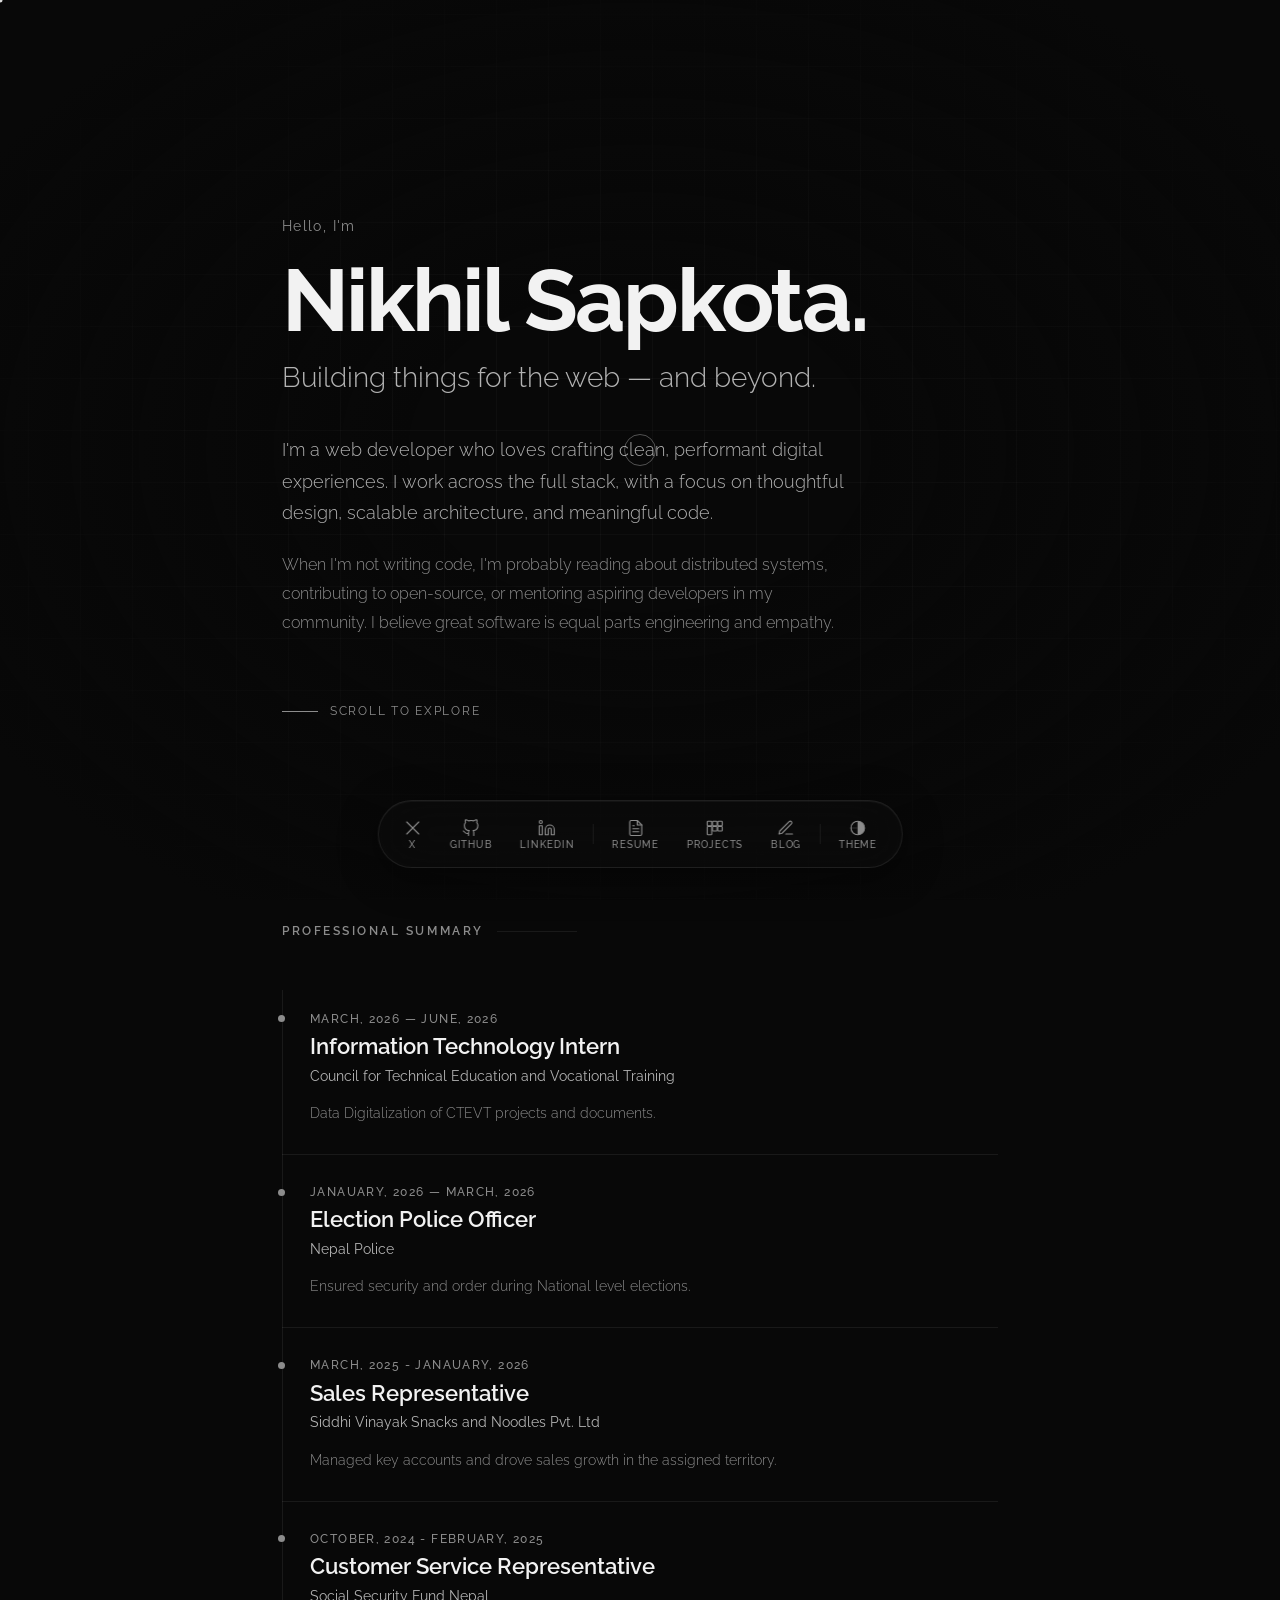
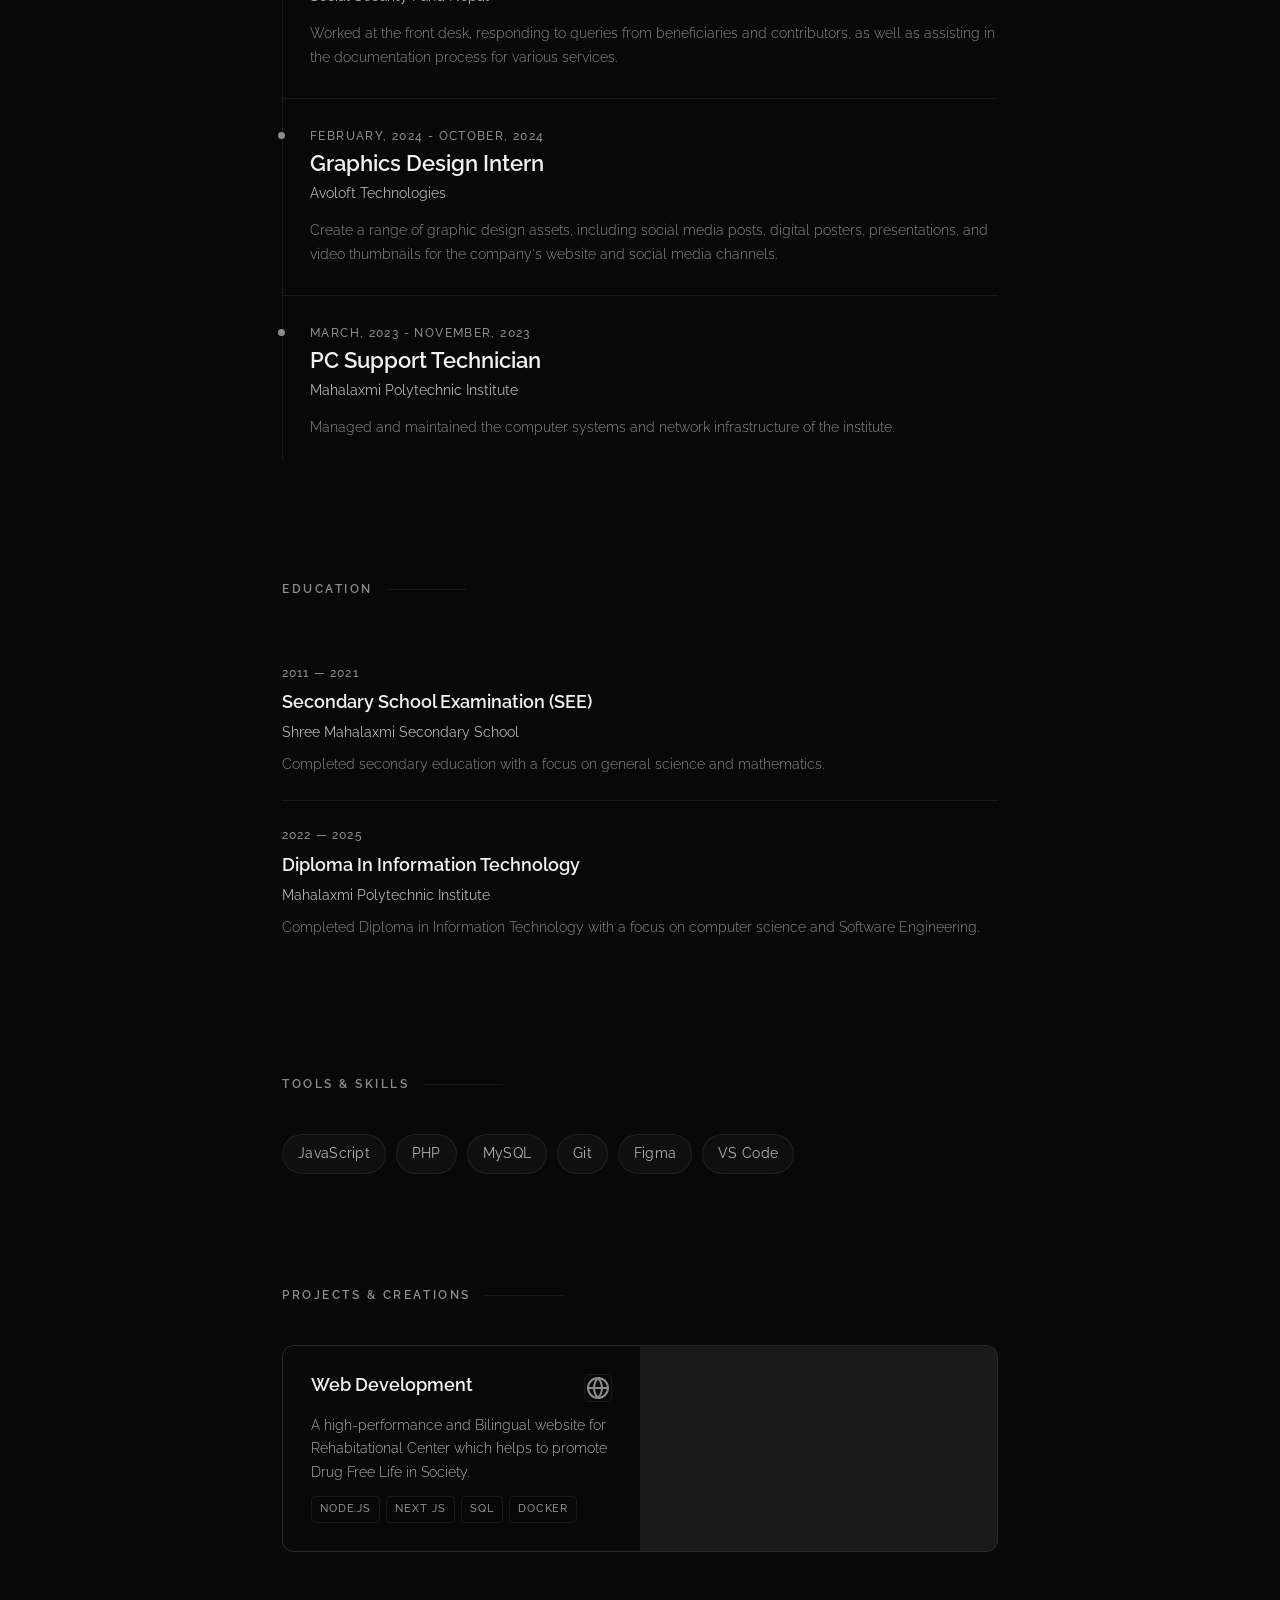
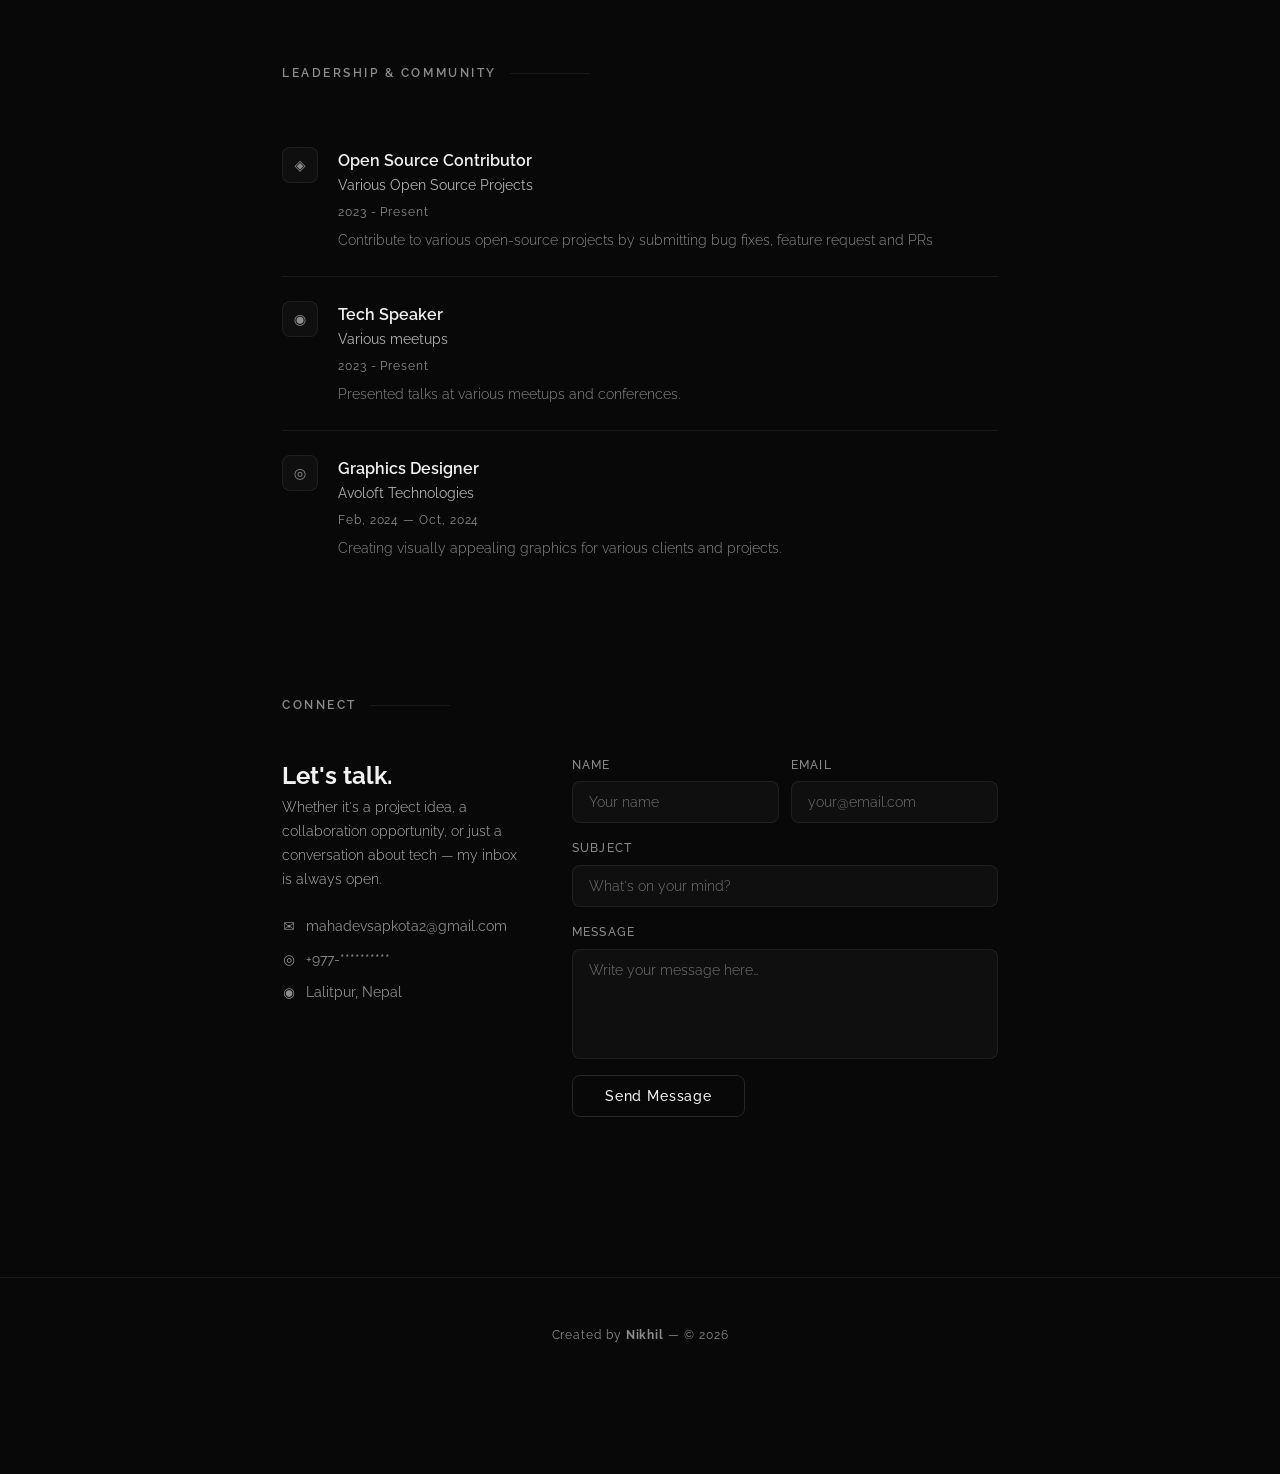
==== commit 8efc3632: "Mask phone number in contact details Obscure the phone number for privacy." ====
--- a/index.html
+++ b/index.html
@@ -225,7 +225,7 @@
             </div>
             <div class="connect-detail-item">
               <span>◎</span>
-              <span id="contact-phone">+977-9745657000</span>
+              <span id="contact-phone">+977-**********</span>
             </div>
             <div class="connect-detail-item">
               <span>◉</span>
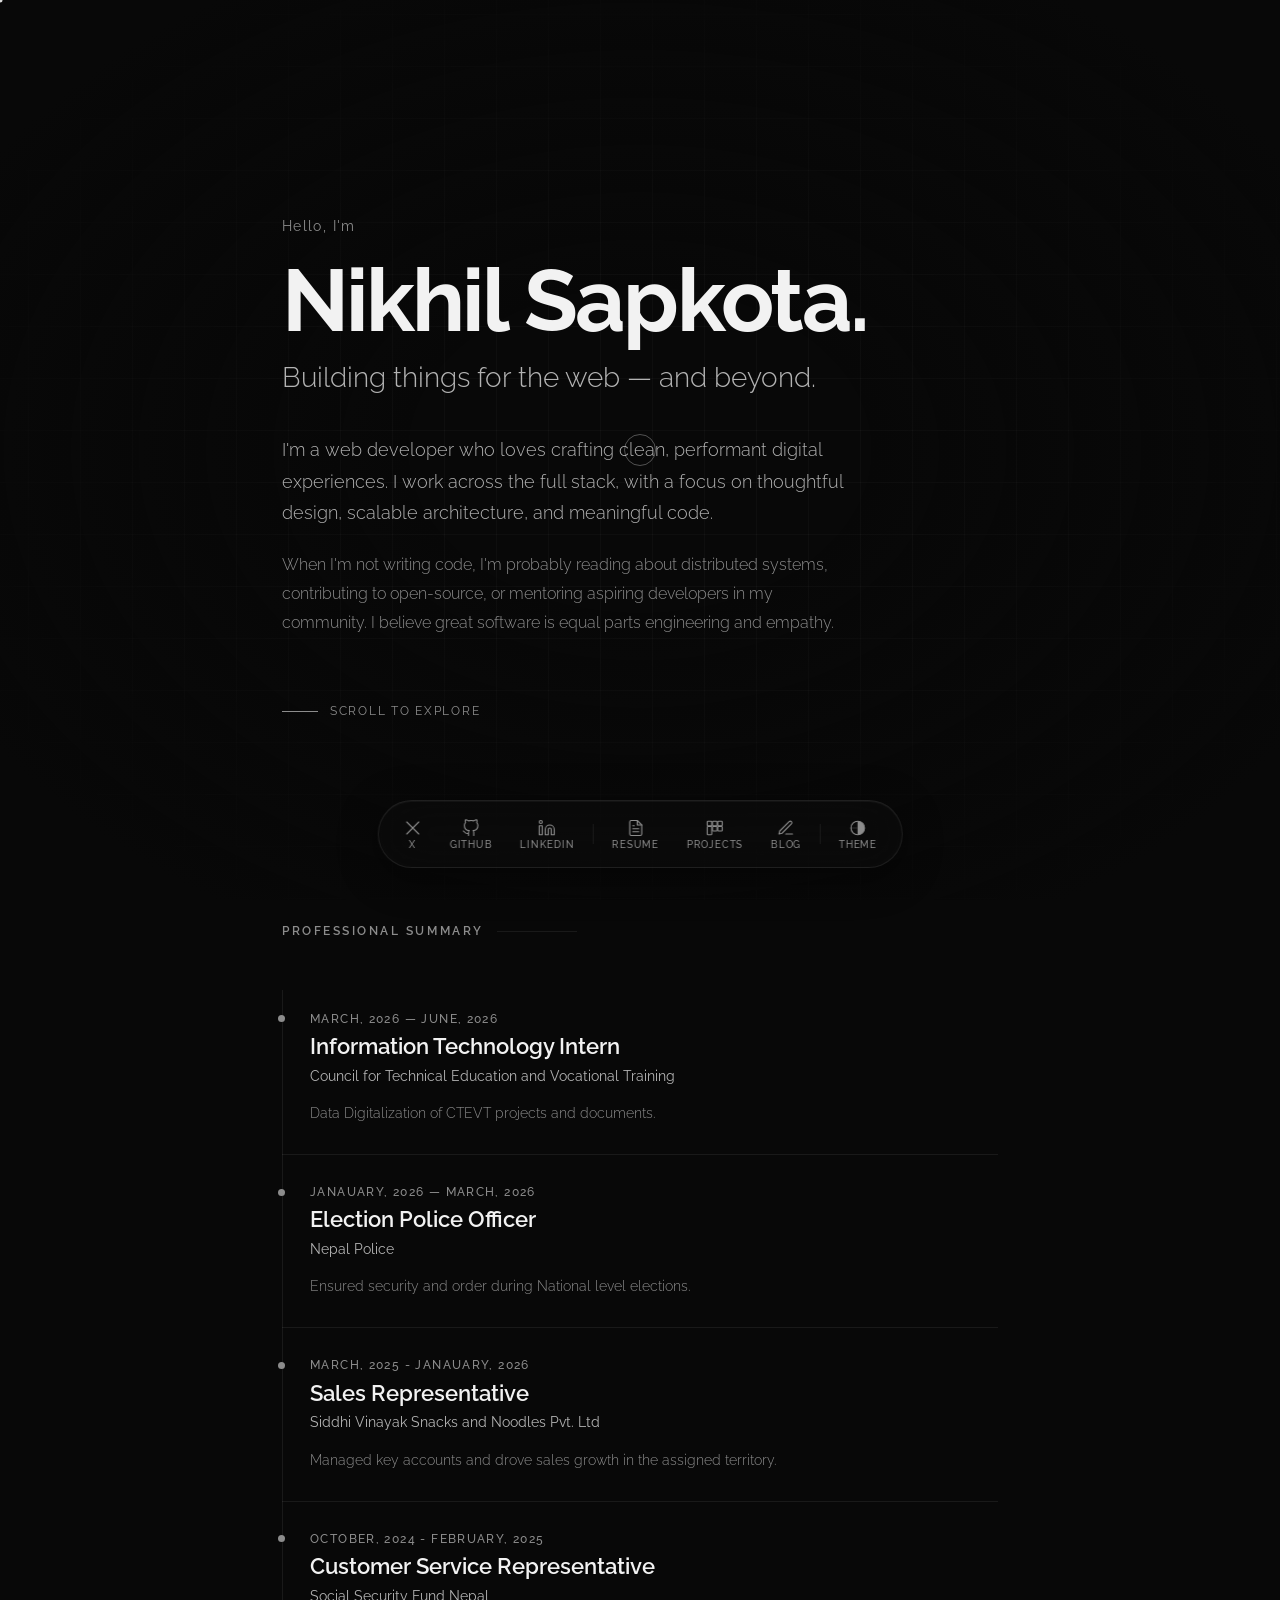
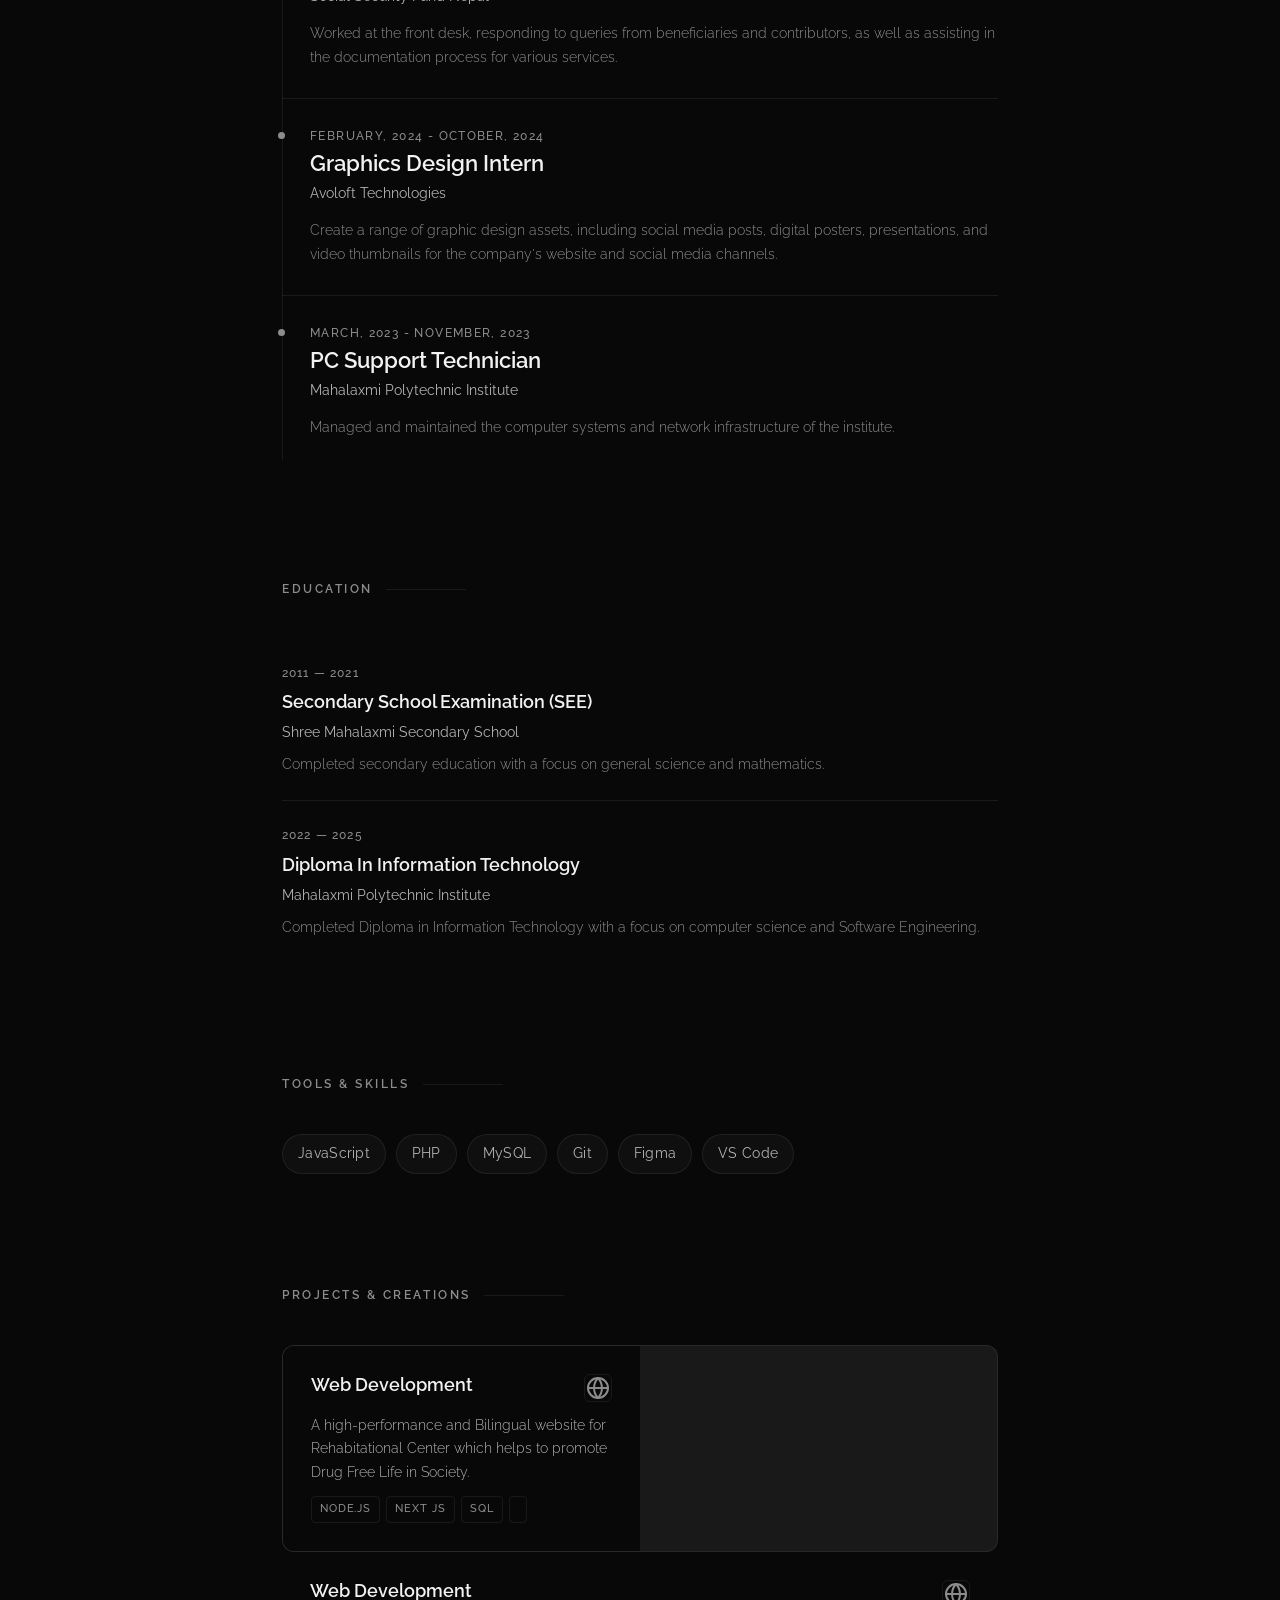
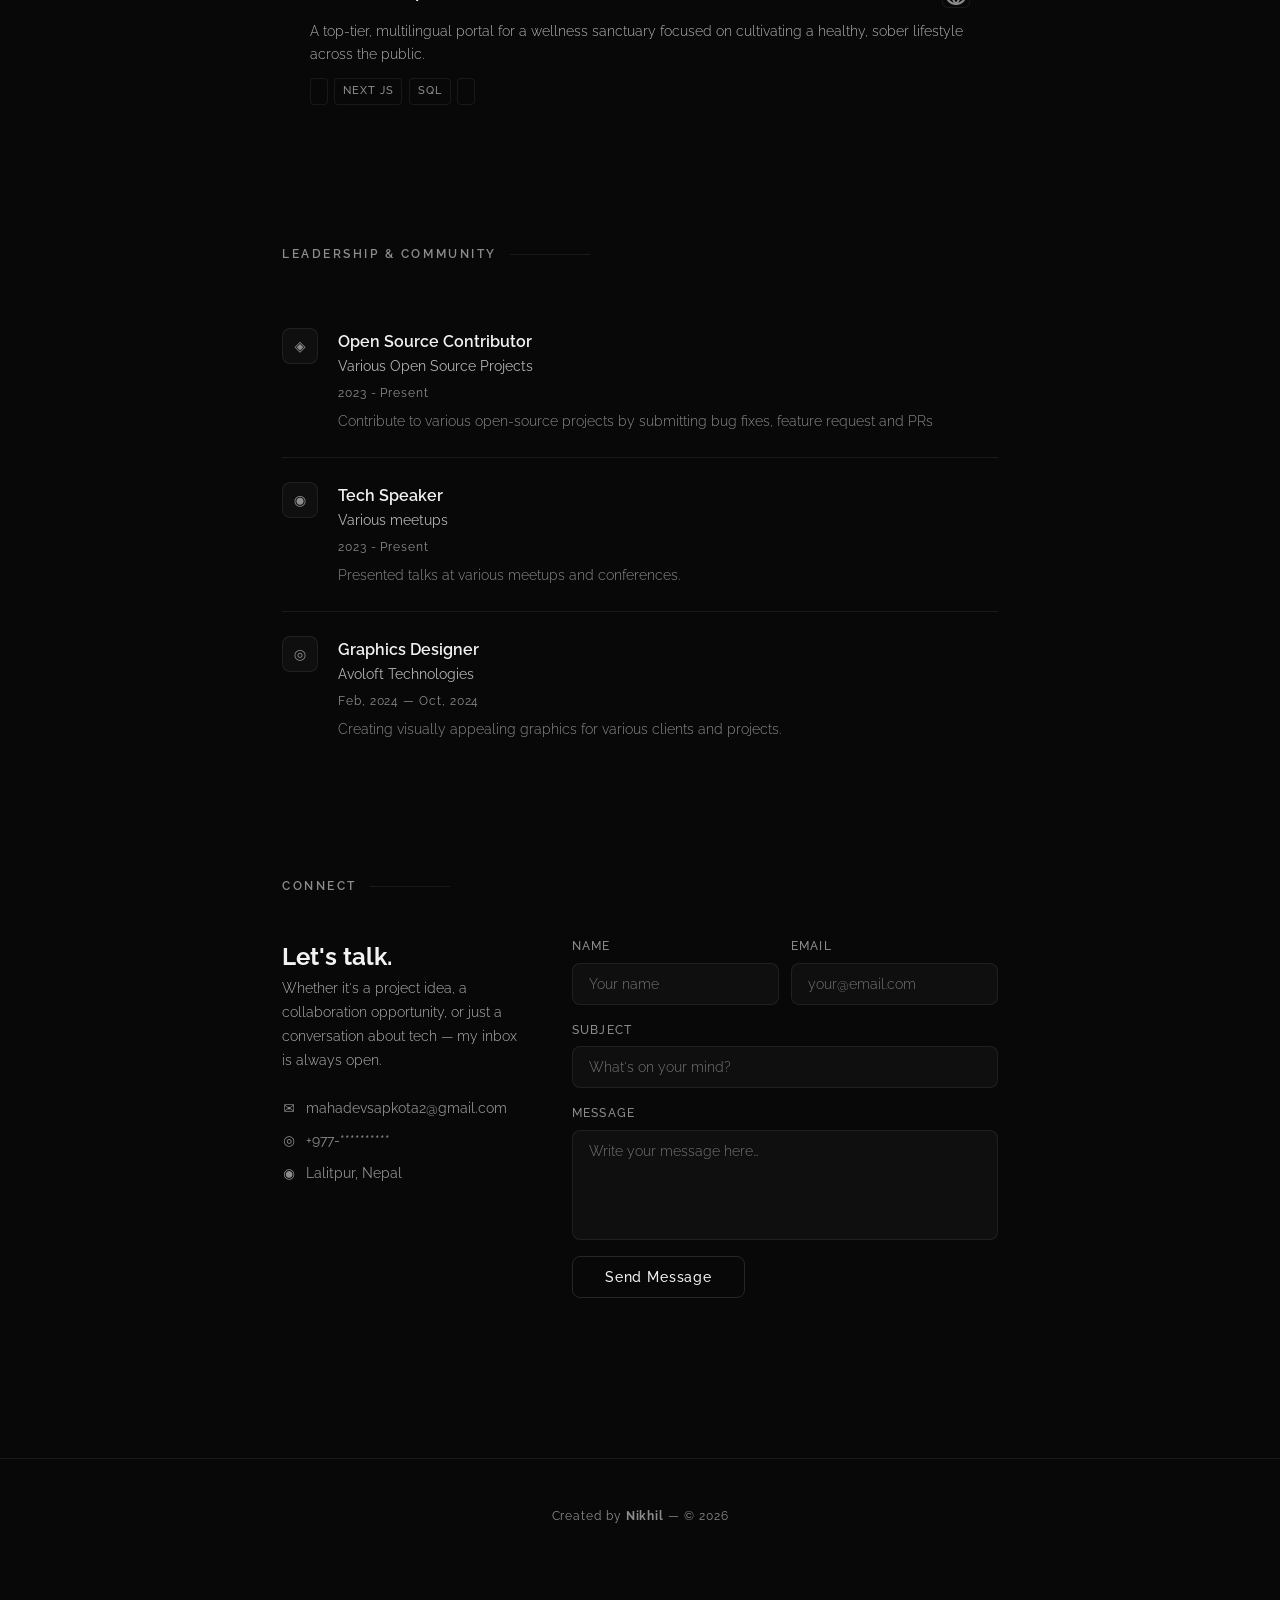
==== commit fce32e92: "Update index.html" ====
--- a/index.html
+++ b/index.html
@@ -167,7 +167,31 @@
             <span class="tech-chip">Node.js</span>
             <span class="tech-chip">Next JS</span>
             <span class="tech-chip">SQL</span>
-            <span class="tech-chip">Docker</span>
+            <span class="tech-chip"></span>
+          </div>
+        </div>
+      </div>
+       <div class="project-card">
+          <div class="project-card-top">
+            <h3 class="project-name">Web Development</h3>
+            <div class="project-links">
+                <a href="https://" target="_blank" rel="noopener" class="project-link"
+                title="GitHub" data-cursor-hover>
+              <svg xmlns="http://w3.org" viewBox="0 0 24 24" width="24" height="24" fill="none" stroke="currentColor" stroke-width="2" stroke-linecap="round" stroke-linejoin="round">
+                <circle cx="12" cy="12" r="10" />
+                <line x1="2" y1="12" x2="22" y2="12" />
+                  <path d="M12 2a15.3 15.3 0 0 1 4 10 15.3 15.3 0 0 1-4 10 15.3 15.3 0 0 1-4-10 15.3 15.3 0 0 1 4-10z" />
+              </svg>
+
+              </a>
+            </div>
+          </div>
+          <p class="project-desc">A top-tier, multilingual portal for a wellness sanctuary focused on cultivating a healthy, sober lifestyle across the public. </p>
+          <div class="project-tech">
+            <span class="tech-chip"></span>
+            <span class="tech-chip">Next JS</span>
+            <span class="tech-chip">SQL</span>
+            <span class="tech-chip"></span>
           </div>
         </div>
       </div>
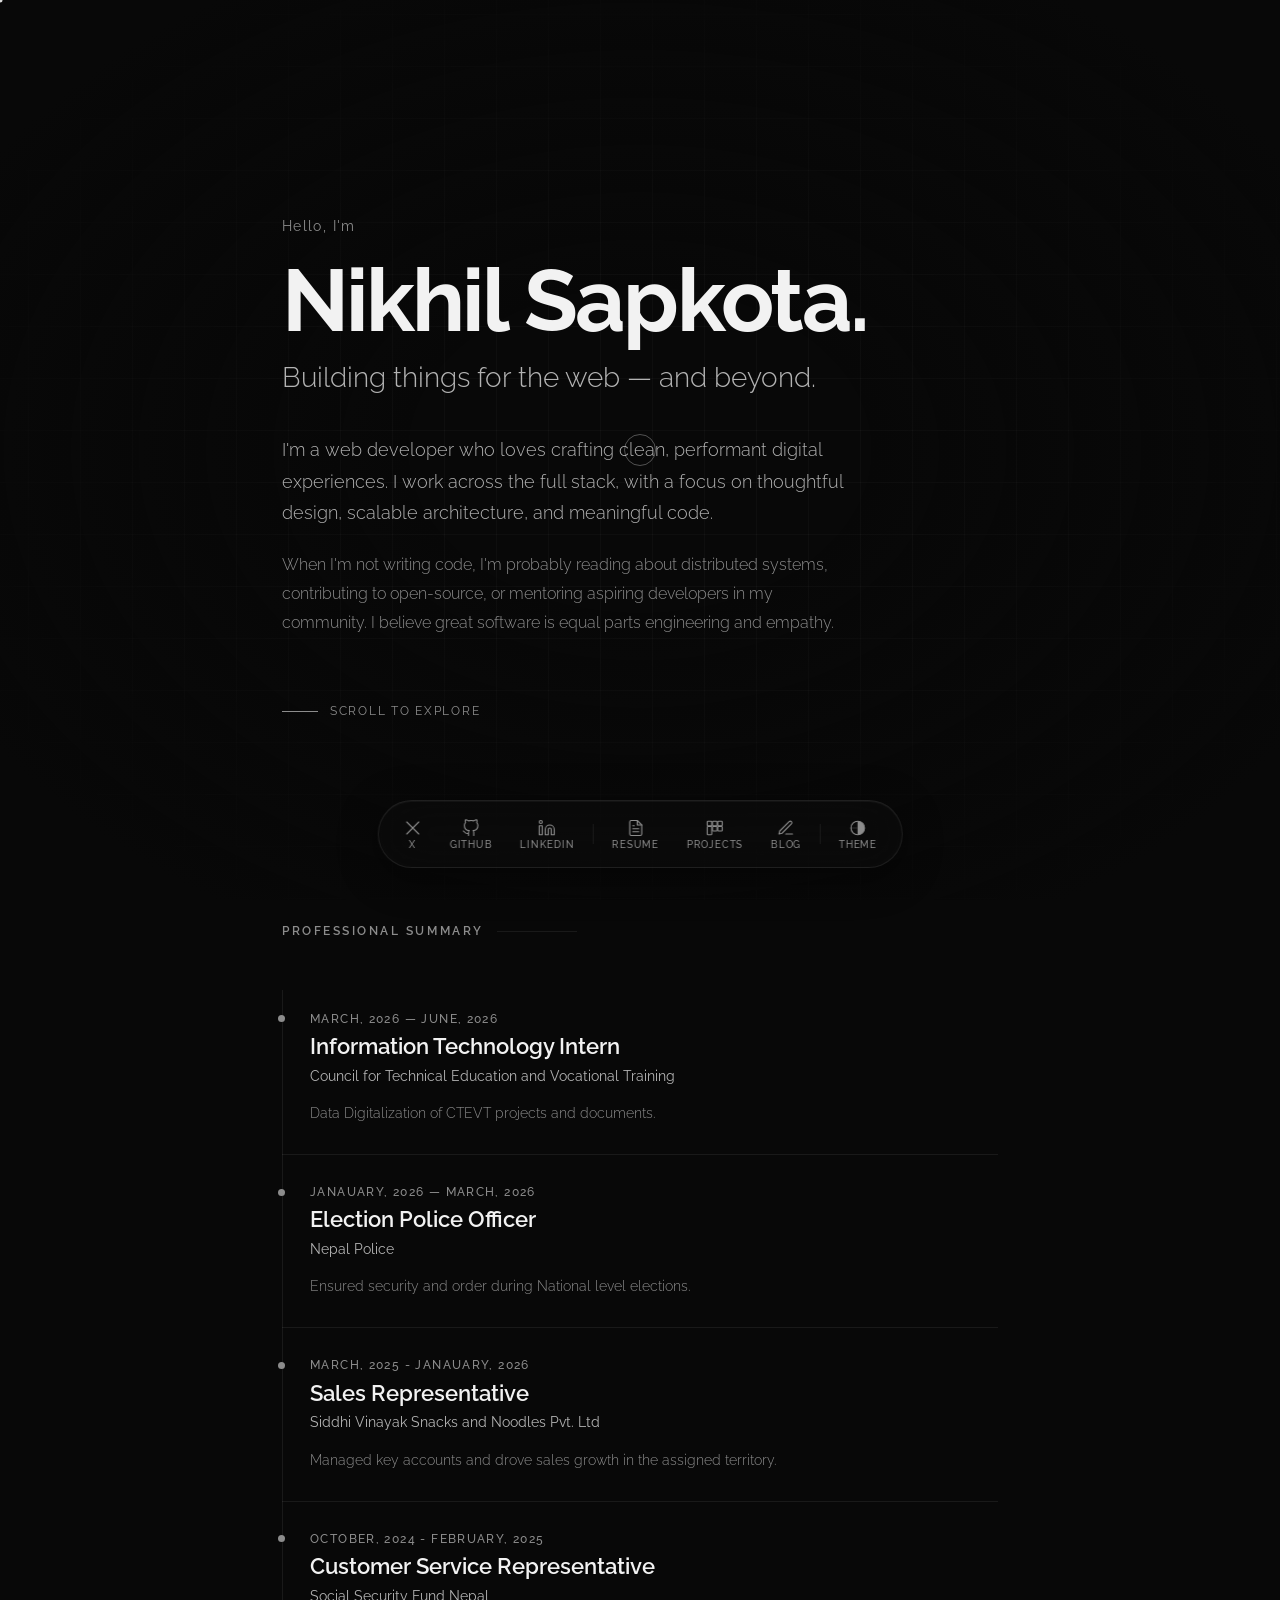
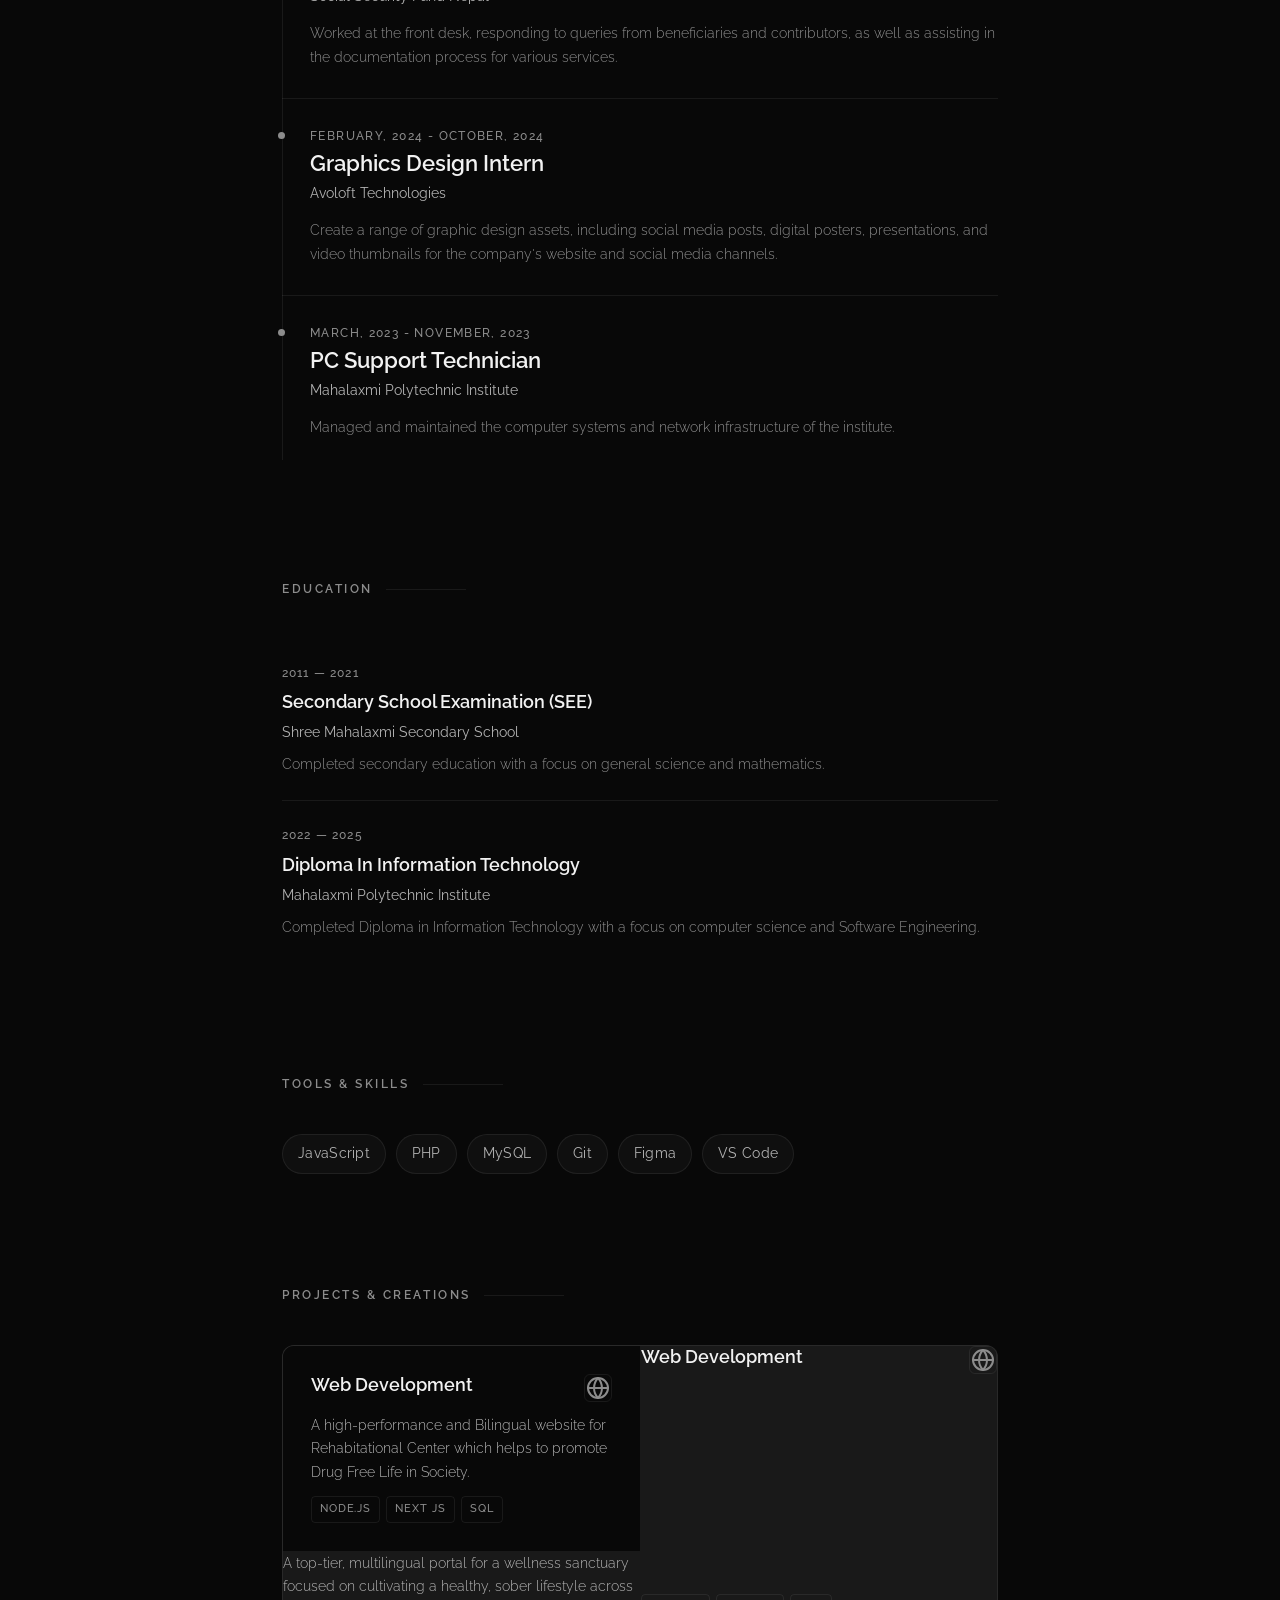
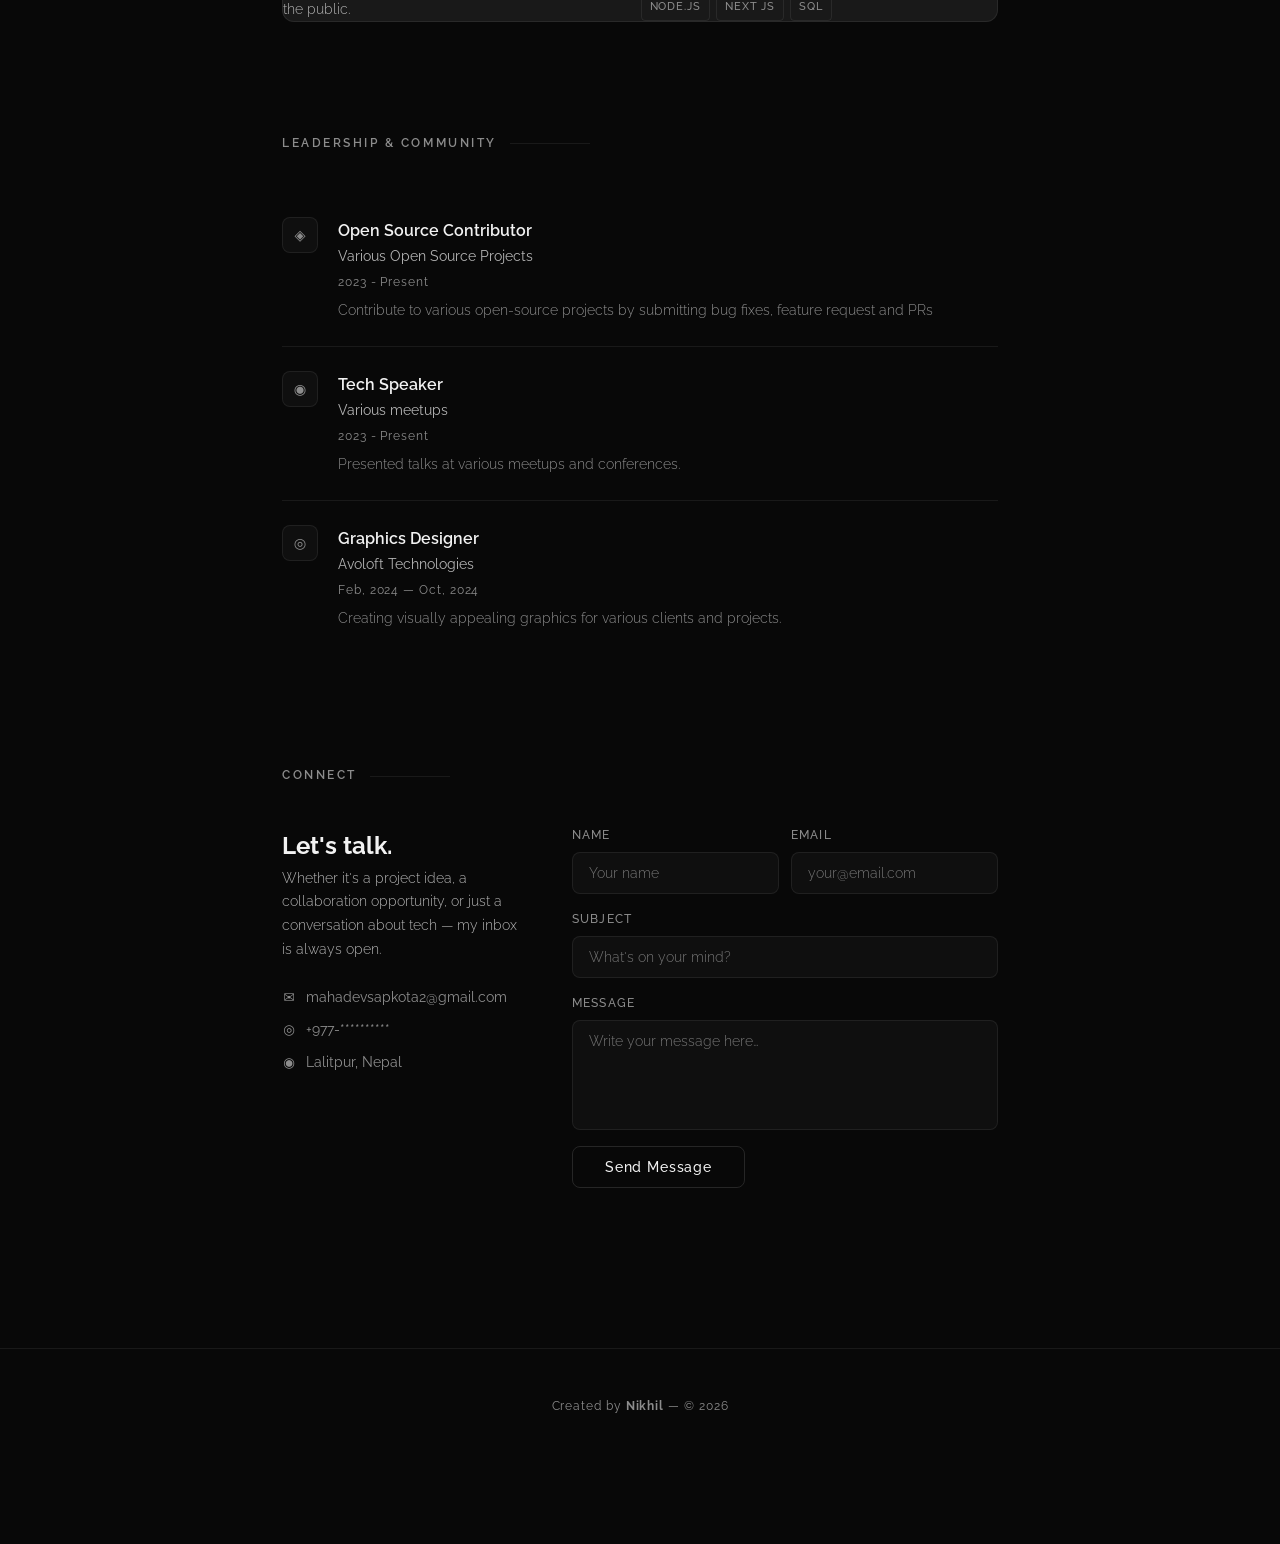
==== commit 7af5d586: "Fix project link and update tech stack Updated project link and added Node.js tech chip." ====
--- a/index.html
+++ b/index.html
@@ -167,15 +167,12 @@
             <span class="tech-chip">Node.js</span>
             <span class="tech-chip">Next JS</span>
             <span class="tech-chip">SQL</span>
-            <span class="tech-chip"></span>
-          </div>
-        </div>
-      </div>
-       <div class="project-card">
-          <div class="project-card-top">
+          </div>
+        </div>
+        <div class="project-card-top">
             <h3 class="project-name">Web Development</h3>
             <div class="project-links">
-                <a href="https://" target="_blank" rel="noopener" class="project-link"
+                <a href="https://utsahitsudharkendra.com.np/" target="_blank" rel="noopener" class="project-link"
                 title="GitHub" data-cursor-hover>
               <svg xmlns="http://w3.org" viewBox="0 0 24 24" width="24" height="24" fill="none" stroke="currentColor" stroke-width="2" stroke-linecap="round" stroke-linejoin="round">
                 <circle cx="12" cy="12" r="10" />
@@ -188,10 +185,9 @@
           </div>
           <p class="project-desc">A top-tier, multilingual portal for a wellness sanctuary focused on cultivating a healthy, sober lifestyle across the public. </p>
           <div class="project-tech">
-            <span class="tech-chip"></span>
+            <span class="tech-chip">Node.js</span>
             <span class="tech-chip">Next JS</span>
             <span class="tech-chip">SQL</span>
-            <span class="tech-chip"></span>
           </div>
         </div>
       </div>
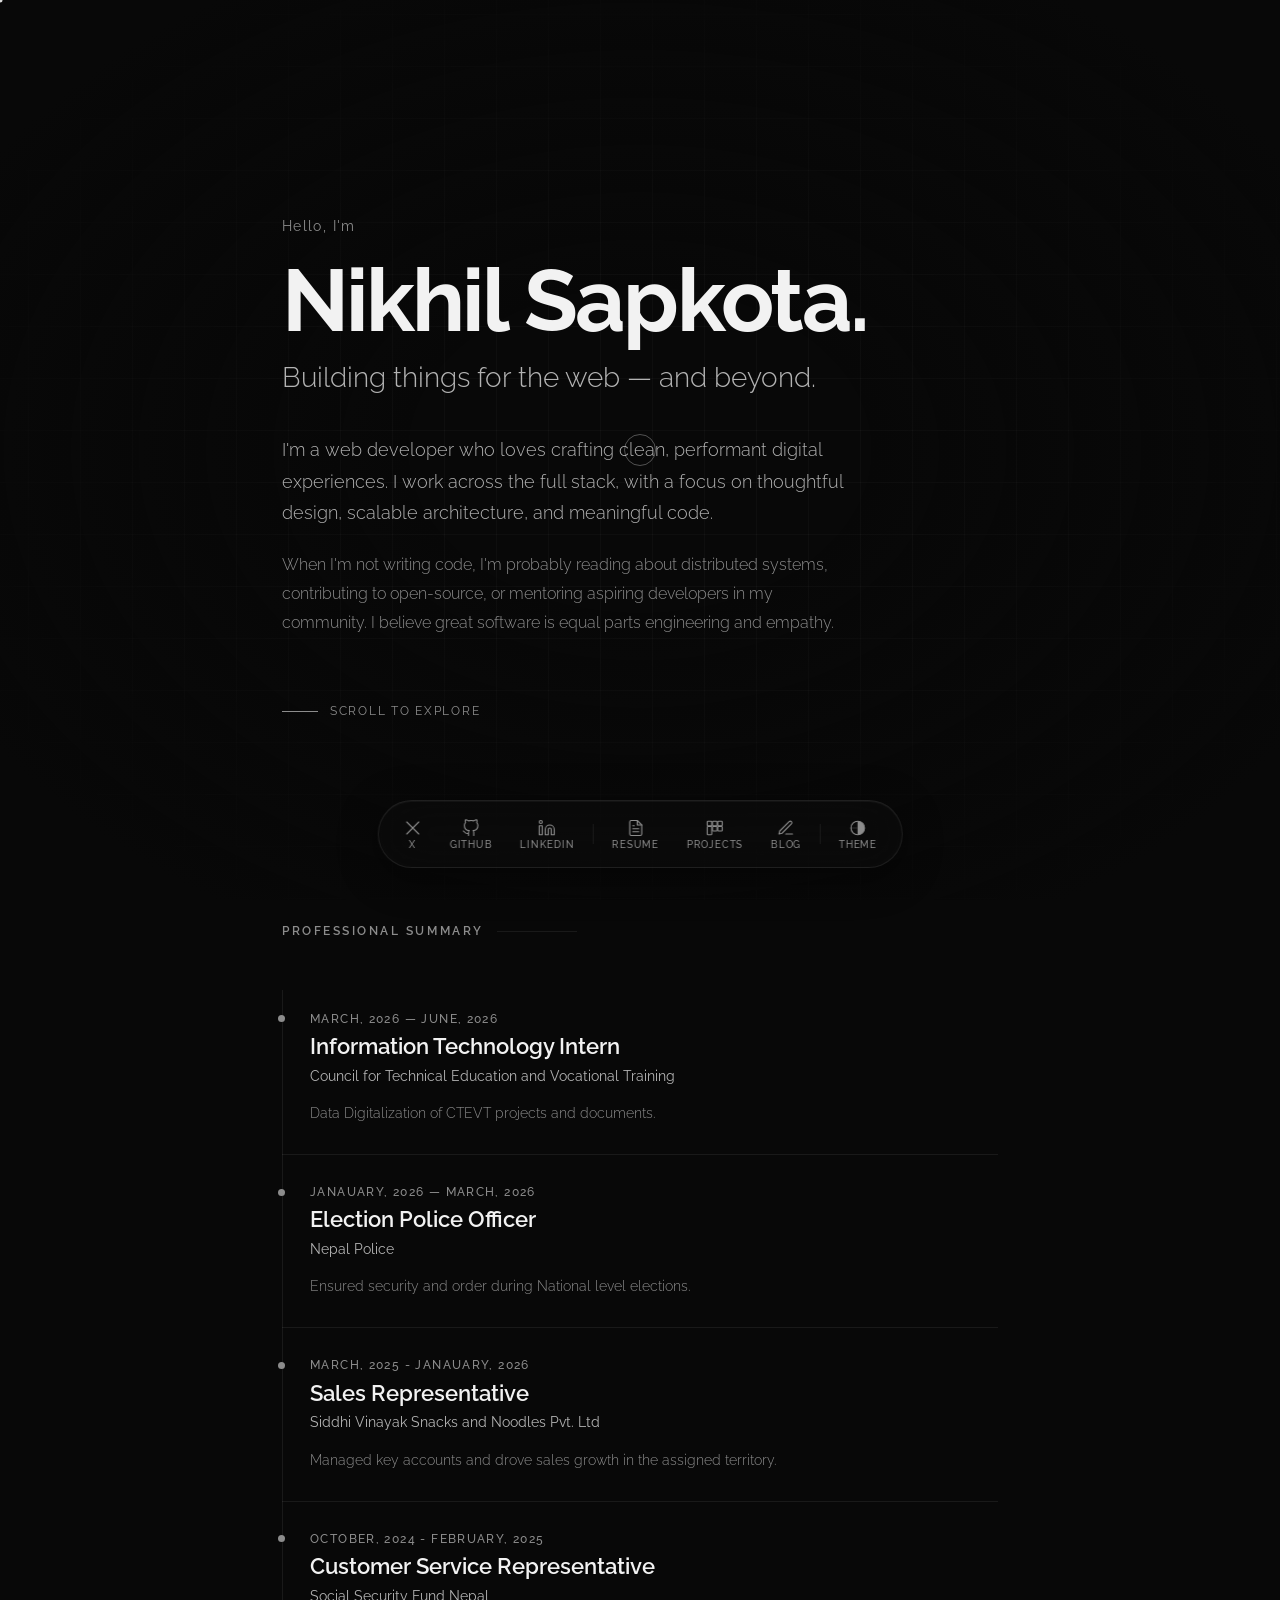
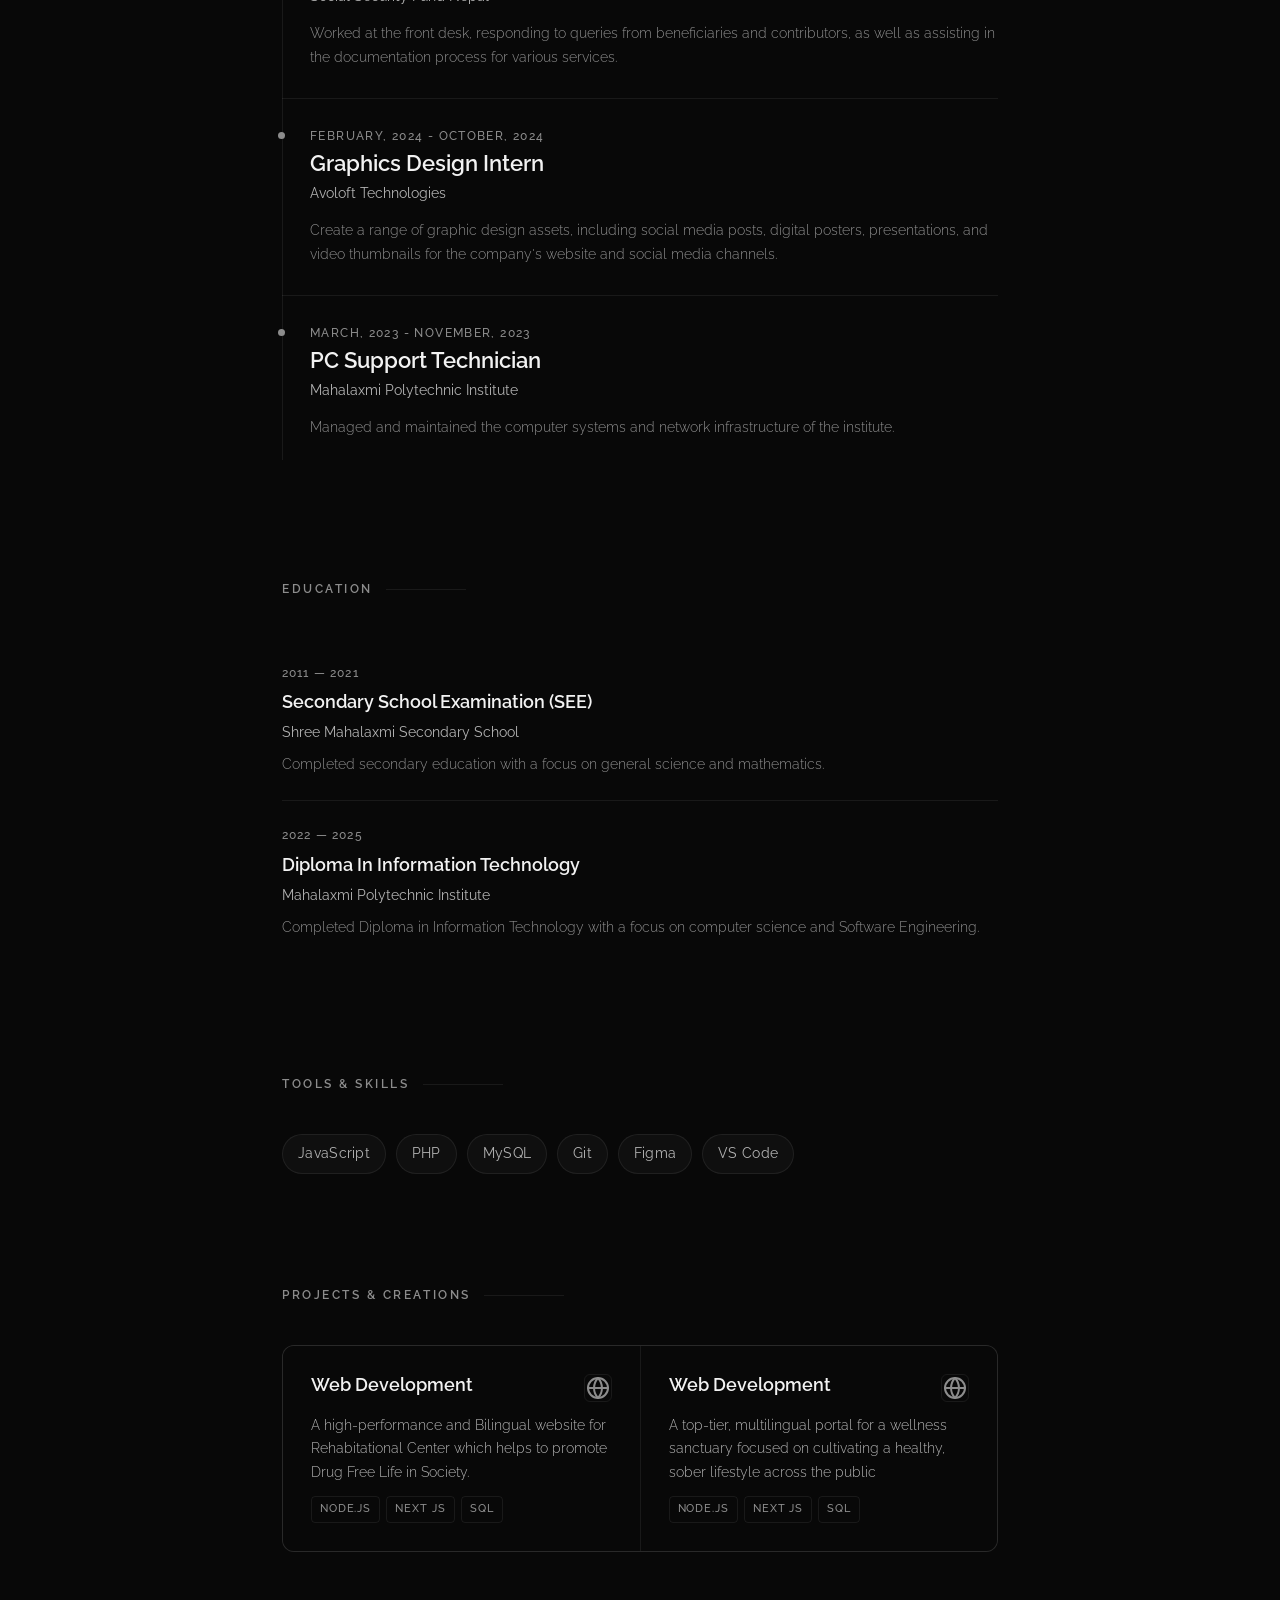
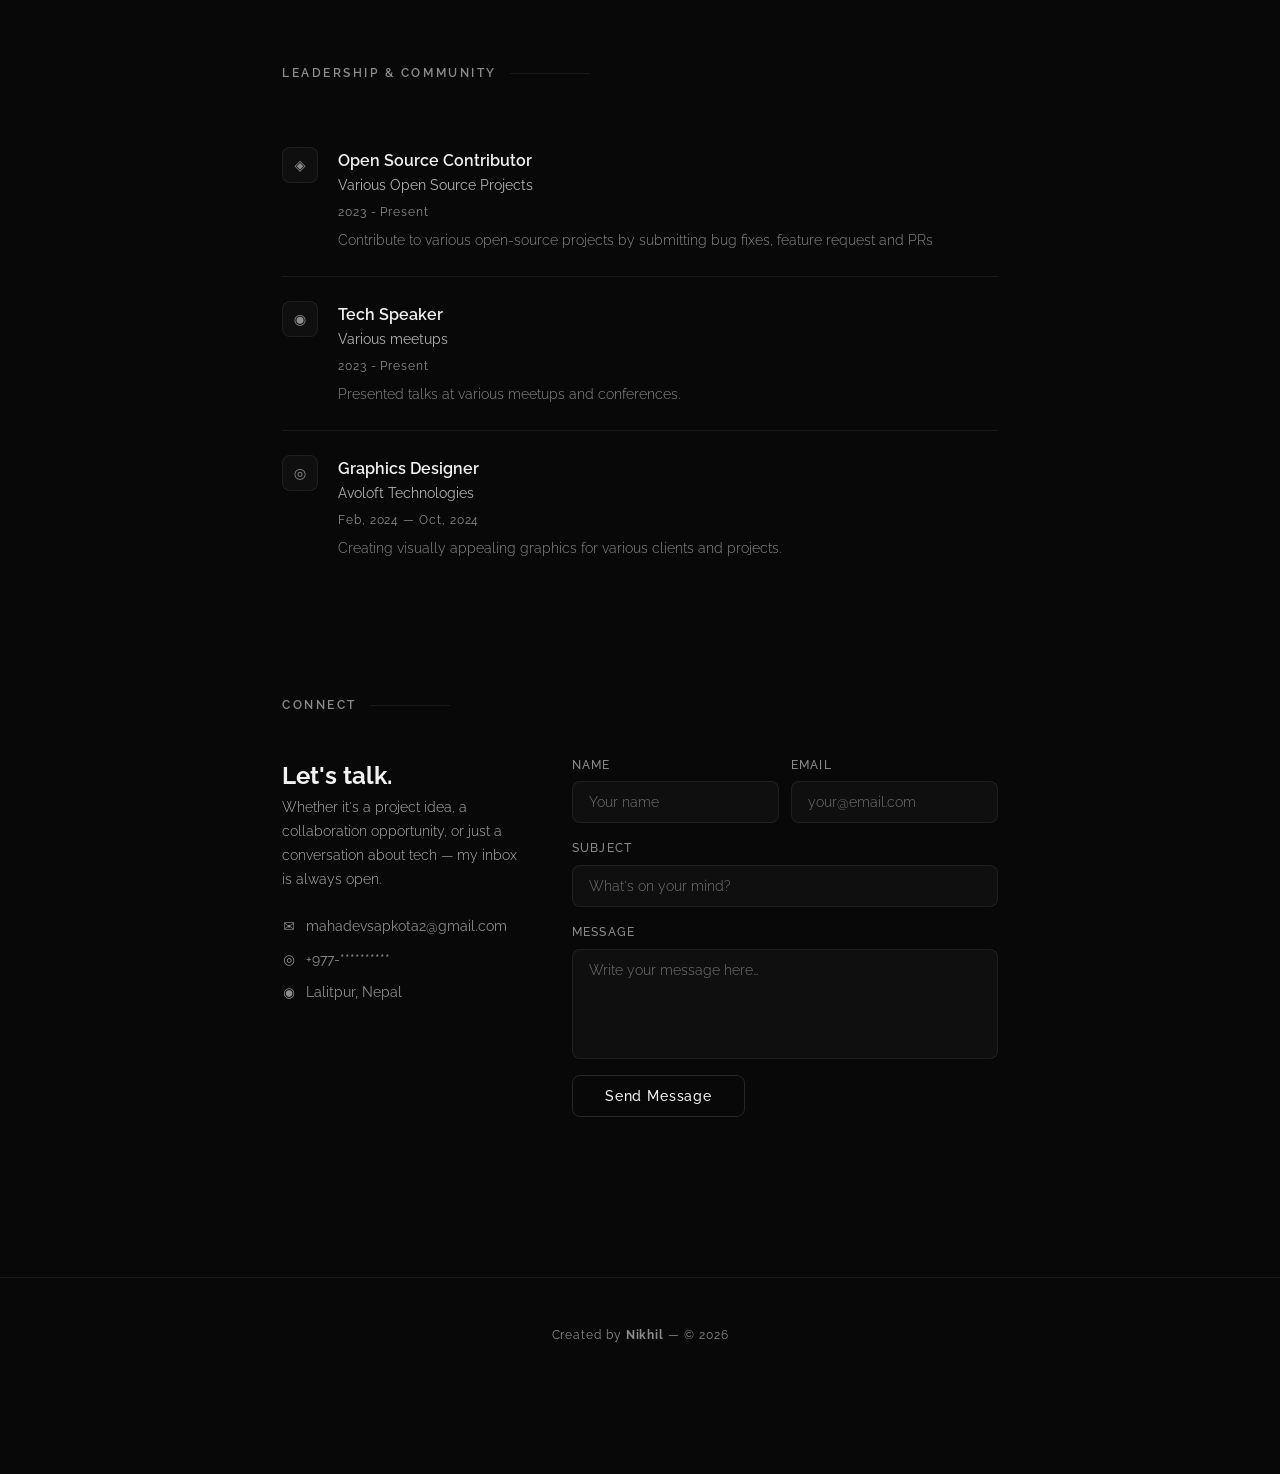
==== commit 527fd81e: "Refactor project card and update description Updated project card structure and modified project des" ====
--- a/index.html
+++ b/index.html
@@ -169,10 +169,11 @@
             <span class="tech-chip">SQL</span>
           </div>
         </div>
-        <div class="project-card-top">
+        <div class="project-card">
+          <div class="project-card-top">
             <h3 class="project-name">Web Development</h3>
             <div class="project-links">
-                <a href="https://utsahitsudharkendra.com.np/" target="_blank" rel="noopener" class="project-link"
+                <a href="https://" target="_blank" rel="noopener" class="project-link"
                 title="GitHub" data-cursor-hover>
               <svg xmlns="http://w3.org" viewBox="0 0 24 24" width="24" height="24" fill="none" stroke="currentColor" stroke-width="2" stroke-linecap="round" stroke-linejoin="round">
                 <circle cx="12" cy="12" r="10" />
@@ -183,7 +184,7 @@
               </a>
             </div>
           </div>
-          <p class="project-desc">A top-tier, multilingual portal for a wellness sanctuary focused on cultivating a healthy, sober lifestyle across the public. </p>
+          <p class="project-desc">A top-tier, multilingual portal for a wellness sanctuary focused on cultivating a healthy, sober lifestyle across the public </p>
           <div class="project-tech">
             <span class="tech-chip">Node.js</span>
             <span class="tech-chip">Next JS</span>
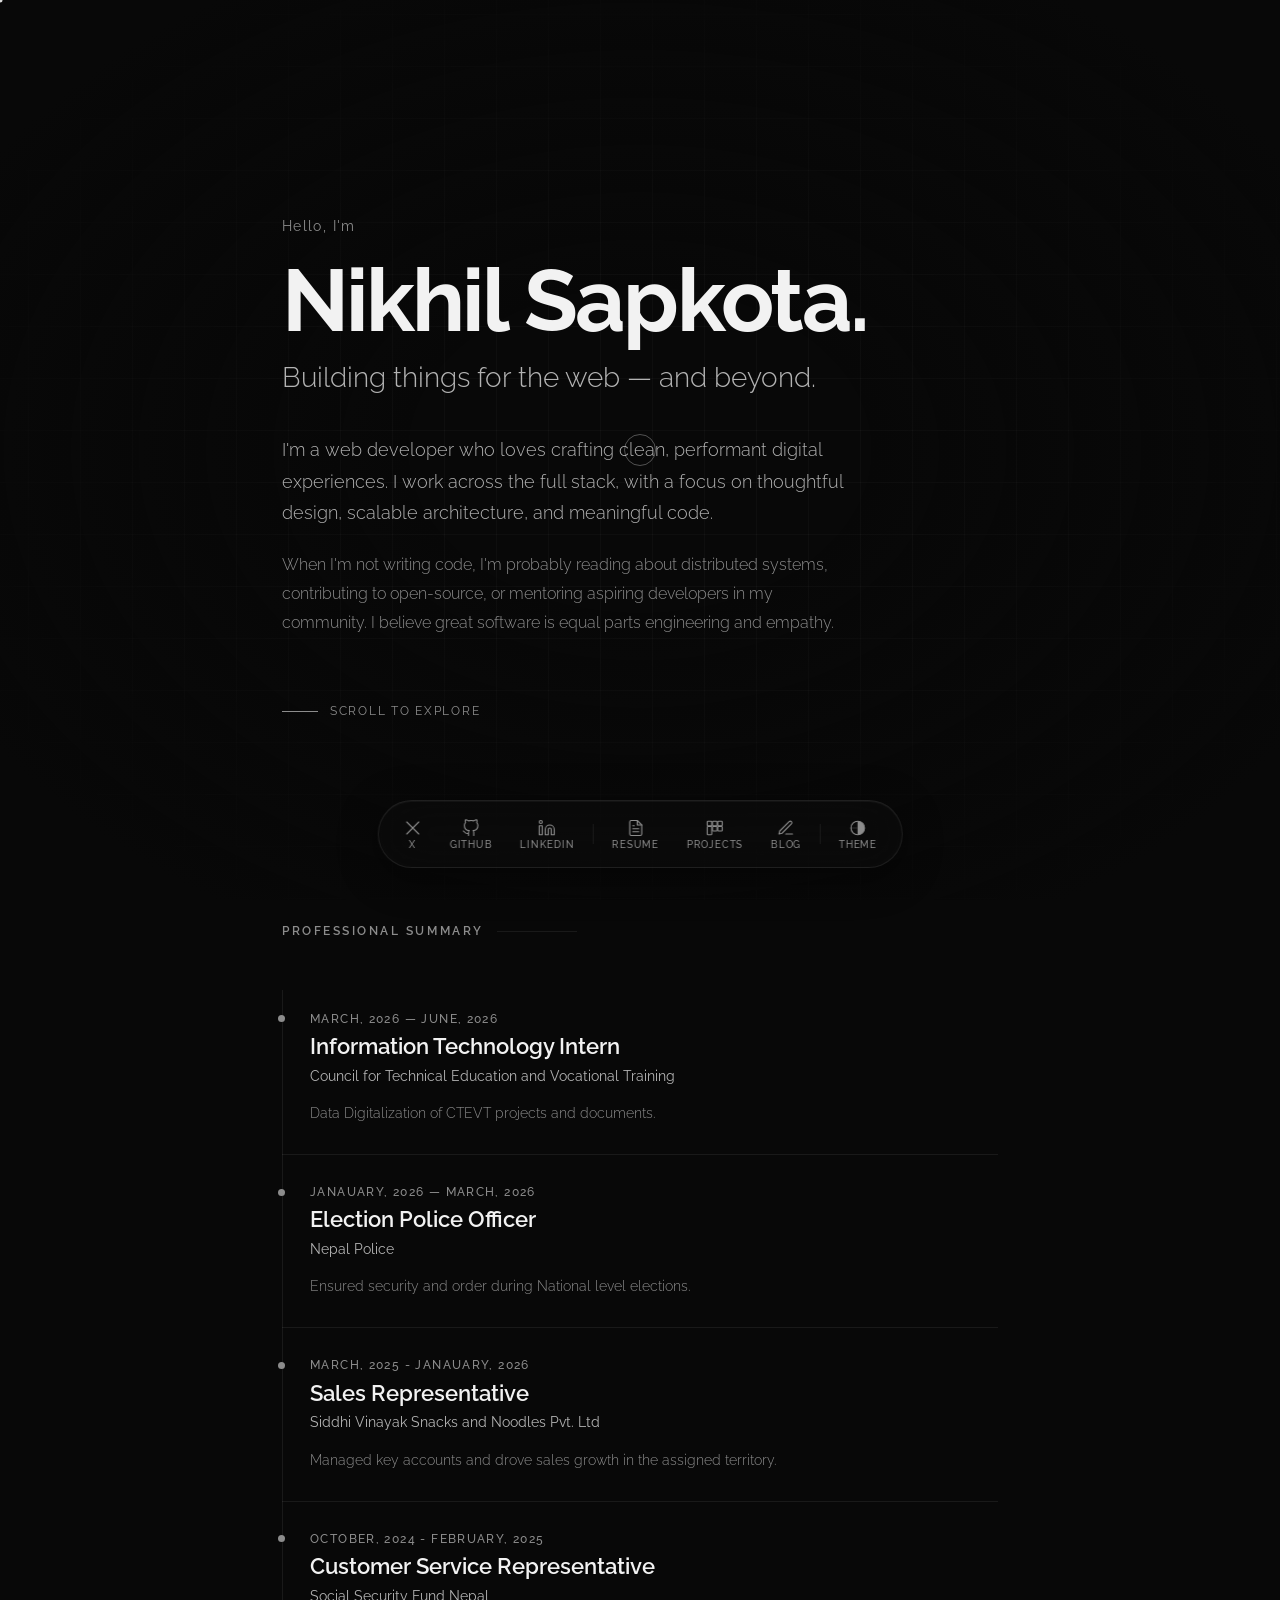
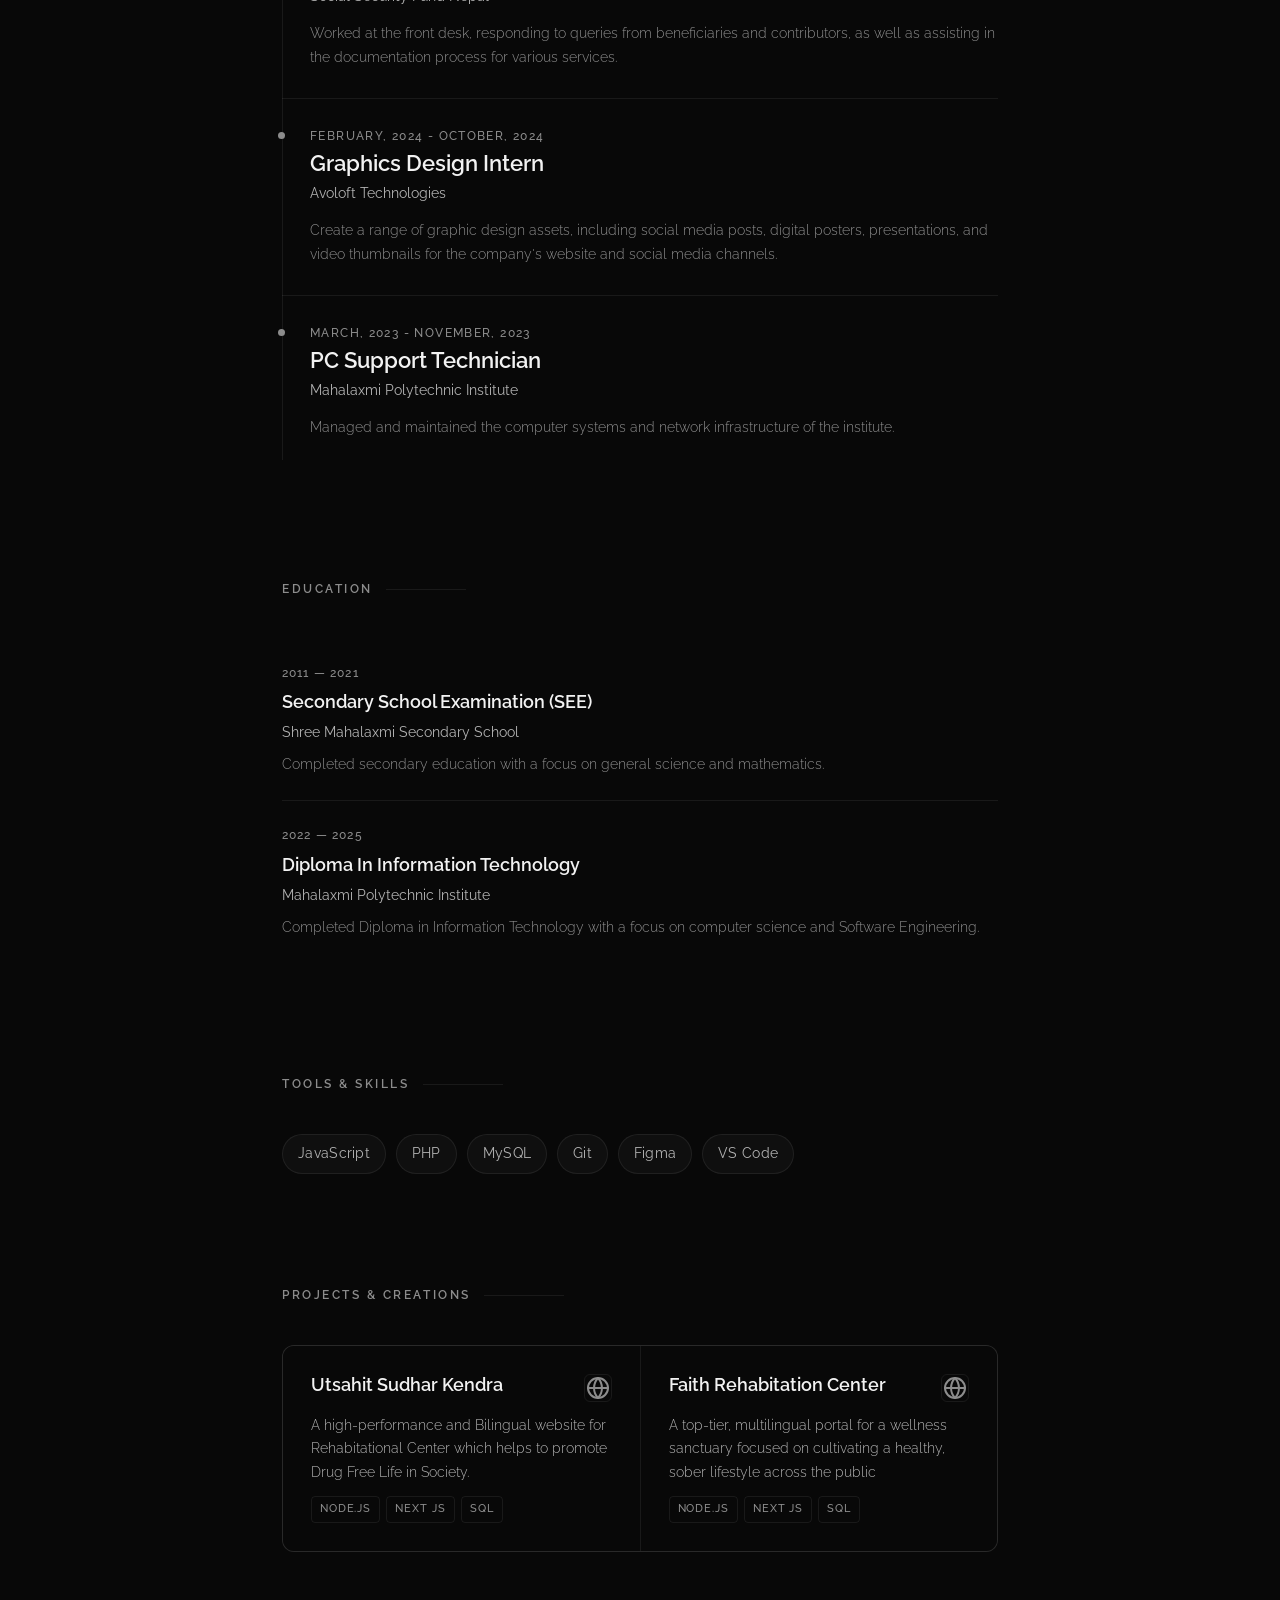
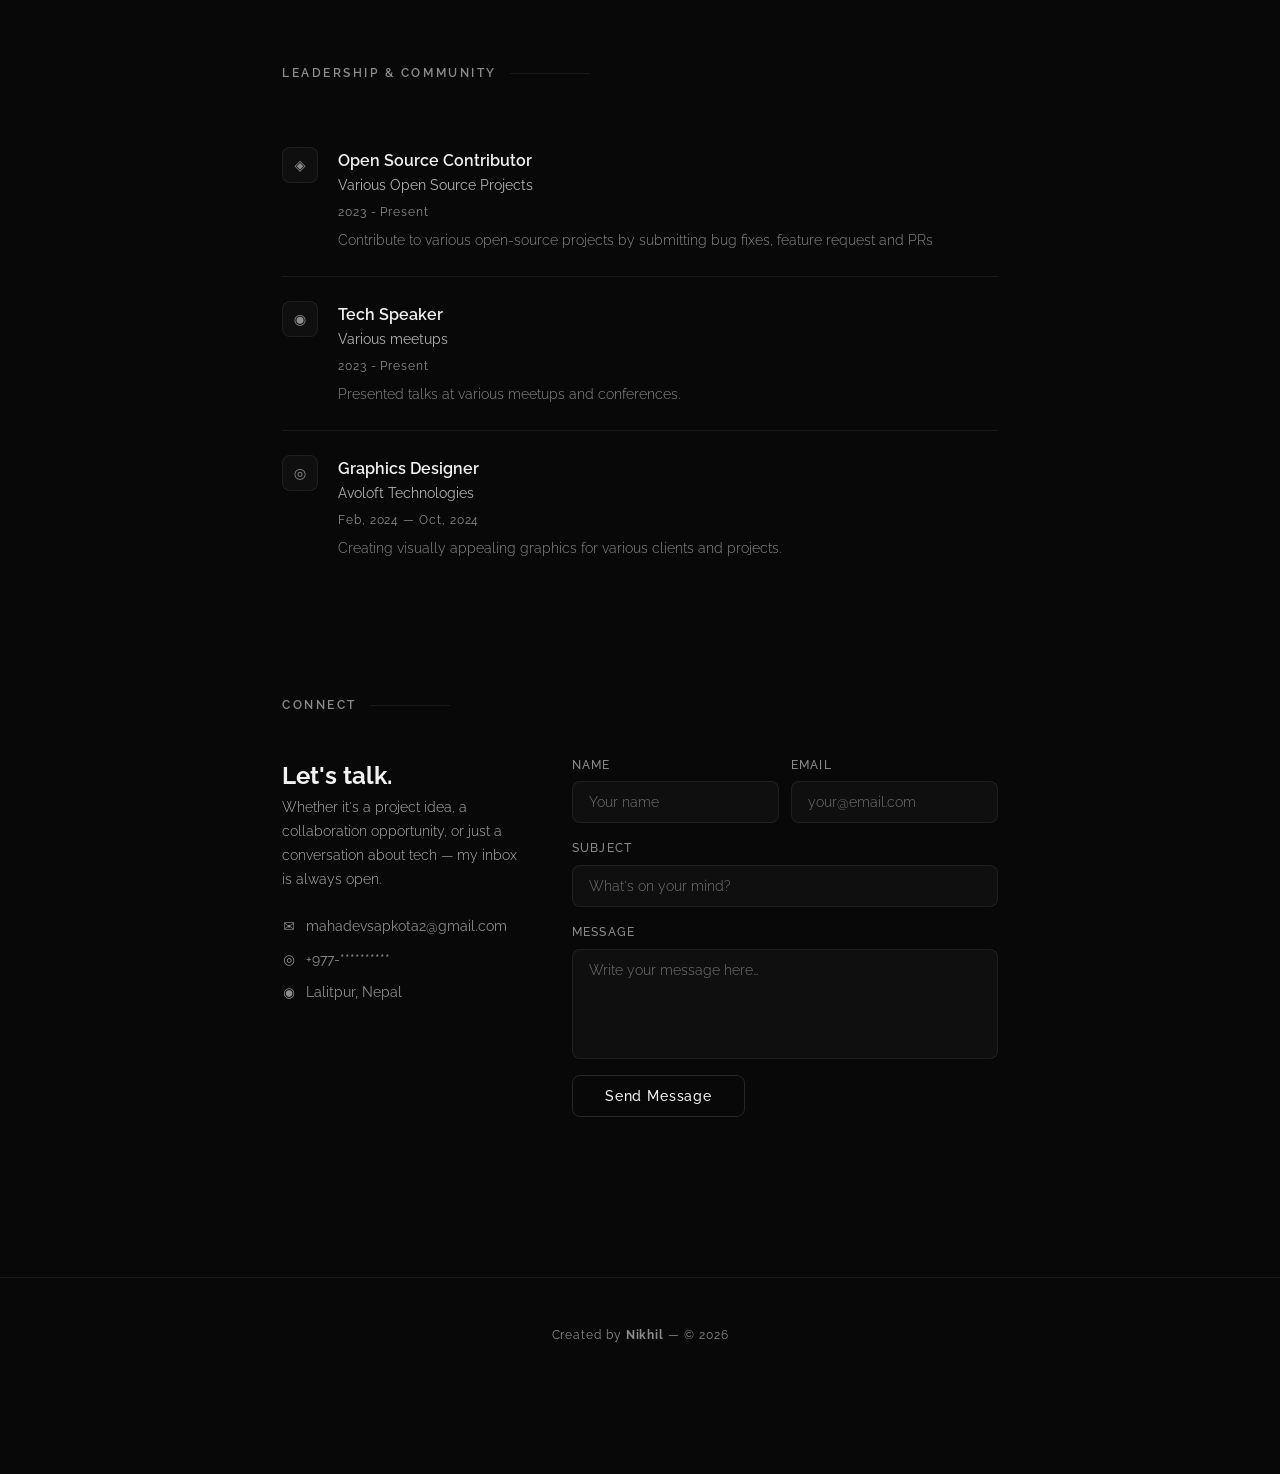
==== commit d0926764: "Update project names in index.html" ====
--- a/index.html
+++ b/index.html
@@ -149,7 +149,7 @@
         <!-- Populated by main.js from API; fallback below -->
          <div class="project-card">
           <div class="project-card-top">
-            <h3 class="project-name">Web Development</h3>
+            <h3 class="project-name">Utsahit Sudhar Kendra</h3>
             <div class="project-links">
                 <a href="https://utsahitsudharkendra.com.np/" target="_blank" rel="noopener" class="project-link"
                 title="GitHub" data-cursor-hover>
@@ -171,7 +171,7 @@
         </div>
         <div class="project-card">
           <div class="project-card-top">
-            <h3 class="project-name">Web Development</h3>
+            <h3 class="project-name">Faith Rehabitation Center</h3>
             <div class="project-links">
                 <a href="https://" target="_blank" rel="noopener" class="project-link"
                 title="GitHub" data-cursor-hover>
